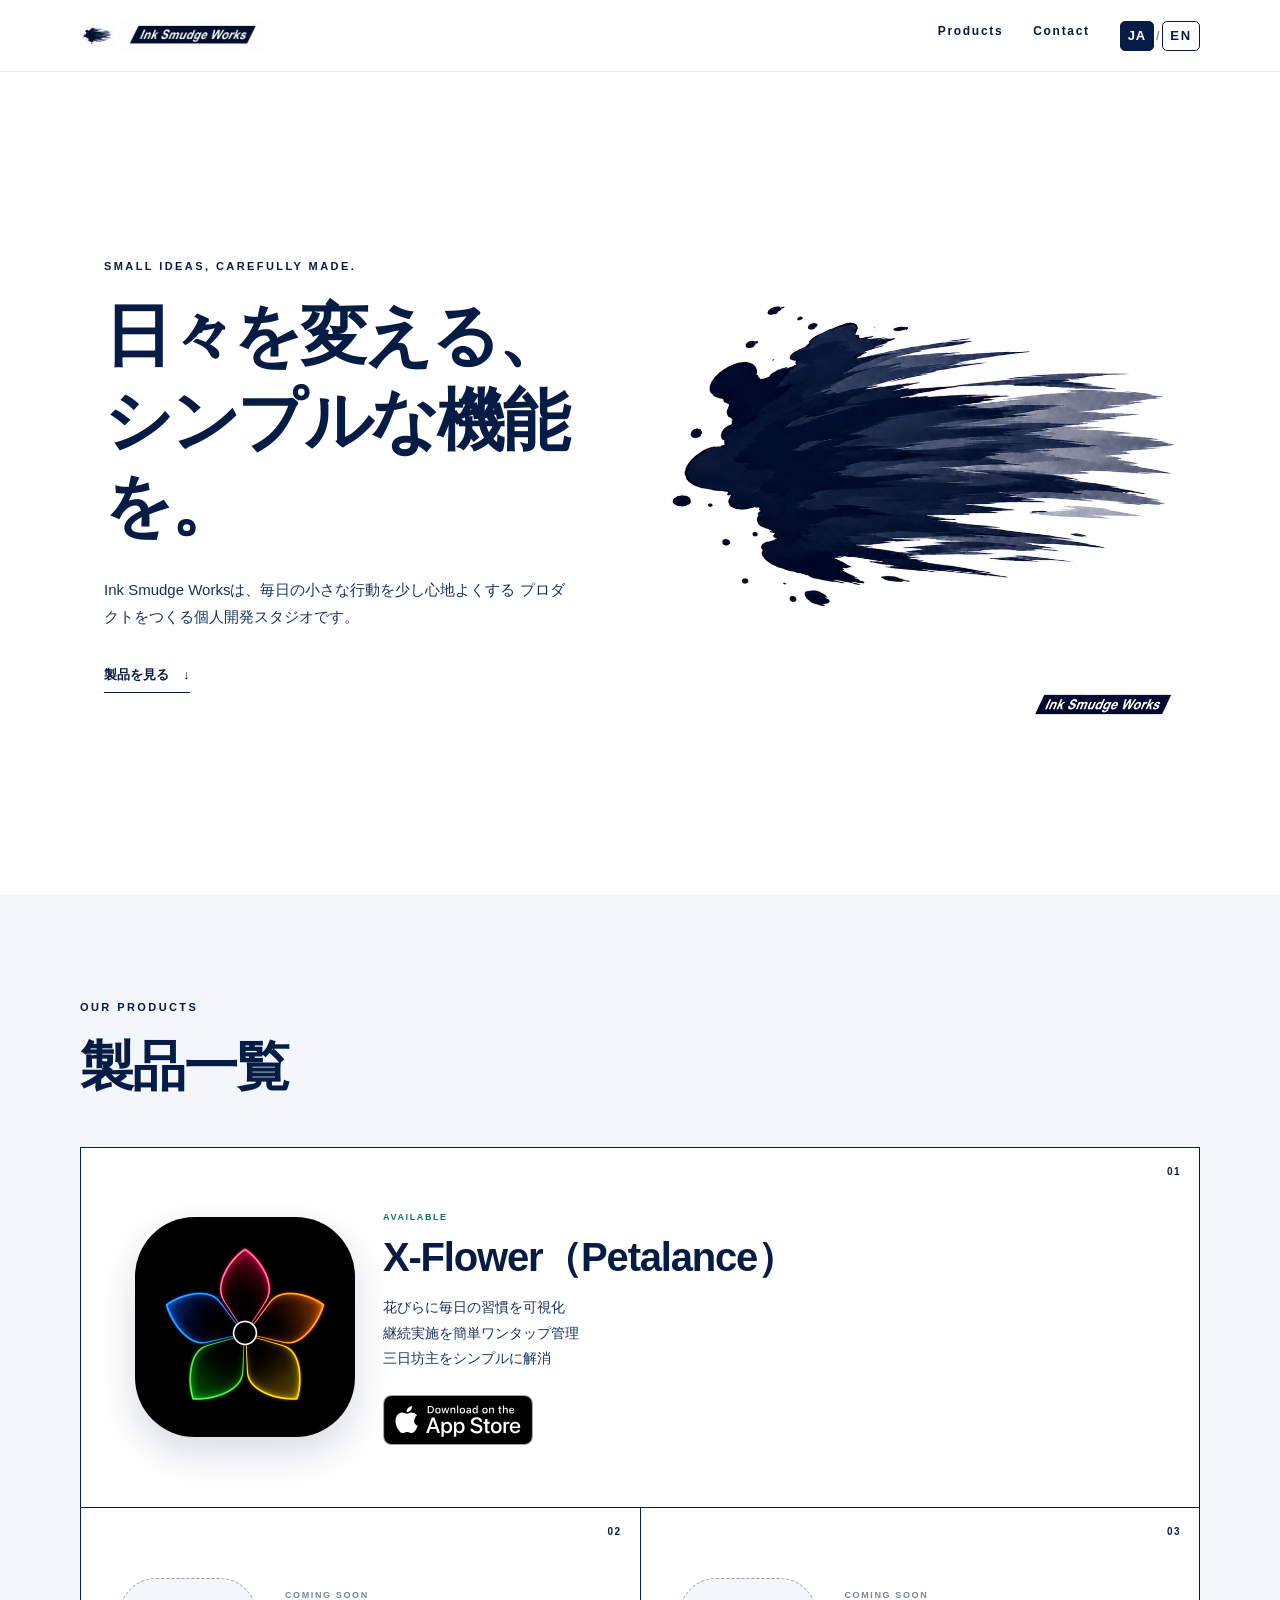
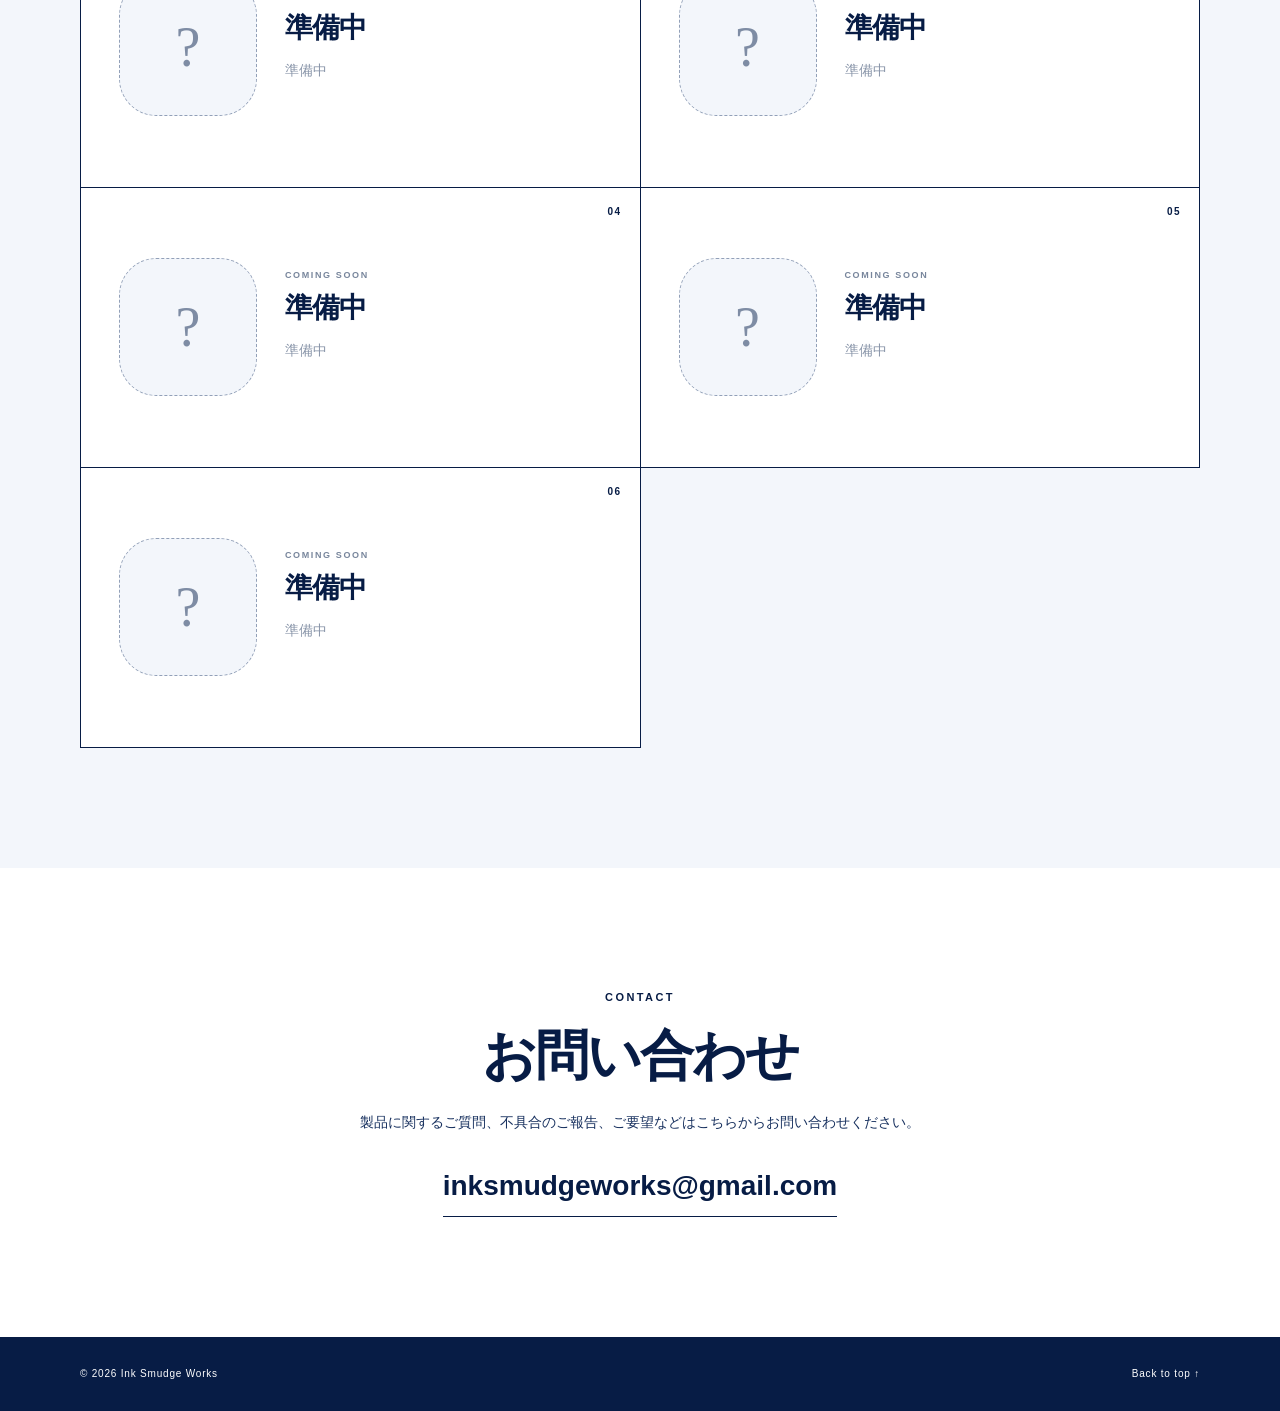
==== index.html @ 66ed1817 "開発者サイトのアプリ名称表記を統一" ====
<!doctype html>
<html lang="ja">
  <head>
    <meta charset="utf-8" />
    <meta name="viewport" content="width=device-width, initial-scale=1" />
    <meta
      name="description"
      content="Ink Smudge Worksの製品一覧。毎日の習慣を花びらで可視化するX-Flower（Petalance）を紹介しています。"
    />
    <meta name="theme-color" content="#ffffff" />
    <meta property="og:title" content="Ink Smudge Works | Products" />
    <meta
      property="og:description"
      content="シンプルで、日々に馴染むプロダクトを。Ink Smudge Worksの製品一覧です。"
    />
    <meta property="og:type" content="website" />
    <meta property="og:image" content="assets/ink-smudge-works-logo.png" />
    <title>Ink Smudge Works | Products</title>
    <link rel="icon" type="image/png" sizes="1254x1254" href="assets/ink-smudge-works-favicon-v2.png" />
    <link rel="stylesheet" href="styles.css" />
  </head>
  <body>
    <header class="site-header">
      <a class="brand" href="#top" aria-label="Ink Smudge Works トップへ">
        <img
          class="brand-mark-image"
          src="assets/header-ink-mark.png"
          alt=""
          width="640"
          height="427"
        />
        <img
          class="brand-wordmark-image"
          src="assets/header-wordmark.png"
          alt="Ink Smudge Works"
          width="640"
          height="256"
        />
      </a>
      <nav aria-label="メインナビゲーション">
        <a href="#products">Products</a>
        <a href="#contact">Contact</a>
        <span class="language-switch" aria-label="言語選択">
          <span aria-current="page">JA</span>
          <span aria-hidden="true">/</span>
          <a href="en/" lang="en" hreflang="en">EN</a>
        </span>
      </nav>
    </header>

    <main id="top">
      <section class="hero" aria-labelledby="hero-title">
        <div class="hero-copy">
          <p class="eyebrow">SMALL IDEAS, CAREFULLY MADE.</p>
          <h1 id="hero-title">日々を変える、<br />シンプルな機能を。</h1>
          <p class="lead">
            Ink Smudge Worksは、毎日の小さな行動を少し心地よくする
            プロダクトをつくる個人開発スタジオです。
          </p>
          <a class="text-link" href="#products">製品を見る <span>↓</span></a>
        </div>
        <figure class="brand-art">
          <img
            src="assets/ink-smudge-works-logo.png"
            alt="紺色のインクブラシとInk Smudge Worksのロゴ"
            width="1254"
            height="1254"
          />
        </figure>
      </section>

      <section class="products" id="products" aria-labelledby="products-title">
        <div class="section-heading">
          <div>
            <p class="eyebrow">OUR PRODUCTS</p>
            <h2 id="products-title">製品一覧</h2>
          </div>
        </div>

        <div class="product-grid">
          <article class="product-card product-card--featured">
            <div class="product-number">01</div>
            <img
              class="product-icon"
              src="assets/x-flower-icon.png"
              alt="X-Flower（Petalance） アプリアイコン"
              width="220"
              height="220"
            />
            <div class="product-body">
              <p class="status status--available">AVAILABLE</p>
              <h3>X-Flower（Petalance）</h3>
              <p class="description">
                花びらに毎日の習慣を可視化<br />
                継続実施を簡単ワンタップ管理<br />
                三日坊主をシンプルに解消
              </p>
              <div class="store-links" aria-label="X-Flower（Petalance） ダウンロードリンク">
                <a
                  href="https://apps.apple.com/"
                  target="_blank"
                  rel="noopener noreferrer"
                  aria-label="X-Flower（Petalance）をApp Storeで見る（仮リンク）"
                >
                  <img
                    src="assets/download-on-the-app-store.svg"
                    alt="App Storeからダウンロード"
                    width="120"
                    height="40"
                  />
                </a>
              </div>
            </div>
          </article>

          <article class="product-card product-card--pending">
            <div class="product-number">02</div>
            <div class="placeholder-icon" aria-hidden="true">?</div>
            <div class="product-body"><p class="status">COMING SOON</p><h3>準備中</h3><p class="description">準備中</p></div>
          </article>
          <article class="product-card product-card--pending">
            <div class="product-number">03</div>
            <div class="placeholder-icon" aria-hidden="true">?</div>
            <div class="product-body"><p class="status">COMING SOON</p><h3>準備中</h3><p class="description">準備中</p></div>
          </article>
          <article class="product-card product-card--pending">
            <div class="product-number">04</div>
            <div class="placeholder-icon" aria-hidden="true">?</div>
            <div class="product-body"><p class="status">COMING SOON</p><h3>準備中</h3><p class="description">準備中</p></div>
          </article>
          <article class="product-card product-card--pending">
            <div class="product-number">05</div>
            <div class="placeholder-icon" aria-hidden="true">?</div>
            <div class="product-body"><p class="status">COMING SOON</p><h3>準備中</h3><p class="description">準備中</p></div>
          </article>
          <article class="product-card product-card--pending">
            <div class="product-number">06</div>
            <div class="placeholder-icon" aria-hidden="true">?</div>
            <div class="product-body"><p class="status">COMING SOON</p><h3>準備中</h3><p class="description">準備中</p></div>
          </article>
        </div>
      </section>

      <section class="contact" id="contact" aria-labelledby="contact-title">
        <p class="eyebrow">CONTACT</p>
        <h2 id="contact-title">お問い合わせ</h2>
        <p>製品に関するご質問、不具合のご報告、ご要望などはこちらからお問い合わせください。</p>
        <a href="mailto:inksmudgeworks@gmail.com">inksmudgeworks@gmail.com</a>
      </section>
    </main>

    <footer>
      <p>© <span id="year">2026</span> Ink Smudge Works</p>
      <a href="#top">Back to top ↑</a>
    </footer>
    <script>
      document.getElementById("year").textContent = new Date().getFullYear();
    </script>
  </body>
</html>
---- styles.css ----
:root {
  --navy: #071c45;
  --navy-soft: #18315f;
  --blue-wash: #f3f6fb;
  --line: #d9e0eb;
  --white: #fff;
  --max-width: 1120px;
}

* { box-sizing: border-box; }

html { scroll-behavior: smooth; }

body {
  margin: 0;
  background: var(--white);
  color: var(--navy);
  font-family: "Helvetica Neue", "Hiragino Kaku Gothic ProN", "Yu Gothic", Meiryo, sans-serif;
  line-height: 1.8;
  -webkit-font-smoothing: antialiased;
}

a { color: inherit; }

.site-header {
  position: sticky;
  z-index: 10;
  top: 0;
  display: flex;
  align-items: center;
  justify-content: space-between;
  width: 100%;
  padding: 20px max(24px, calc((100vw - var(--max-width)) / 2));
  border-bottom: 1px solid rgba(7, 28, 69, .1);
  background: rgba(255, 255, 255, .94);
  backdrop-filter: blur(12px);
}

.brand {
  display: flex;
  gap: 7px;
  align-items: center;
  color: var(--navy);
  text-decoration: none;
}

.brand-mark-image {
  display: block;
  width: 34px;
  height: 22px;
  object-fit: cover;
  object-position: center;
  mix-blend-mode: multiply;
}

.brand-wordmark-image {
  display: block;
  width: 142px;
  height: 31px;
  object-fit: cover;
  object-position: center;
  mix-blend-mode: multiply;
}

nav { display: flex; gap: 30px; }
nav a {
  font-size: 12px;
  font-weight: 700;
  letter-spacing: .14em;
  text-decoration: none;
}

.language-switch {
  display: inline-flex;
  gap: 2px;
  align-items: center;
  color: #8a95a8;
  font-size: 13px;
  font-weight: 800;
  letter-spacing: .06em;
}
.language-switch a,
.language-switch [aria-current="page"] {
  display: inline-flex;
  align-items: center;
  justify-content: center;
  min-width: 34px;
  min-height: 30px;
  padding: 4px 7px;
  border: 1px solid var(--navy);
  border-radius: 5px;
  font-size: inherit;
  line-height: 1;
  text-decoration: none;
}
.language-switch a {
  background: #fff;
  color: var(--navy);
}
.language-switch a:hover {
  background: var(--blue-wash);
}
.language-switch [aria-current="page"] {
  background: var(--navy);
  color: #fff;
}
.language-switch > [aria-hidden="true"] {
  min-width: auto;
  color: #8a95a8;
}

.hero {
  display: grid;
  grid-template-columns: 1fr minmax(360px, 520px);
  gap: clamp(30px, 6vw, 90px);
  align-items: center;
  min-height: calc(100svh - 78px);
  max-width: var(--max-width);
  margin: 0 auto;
  padding: 56px 24px 72px;
}

.eyebrow {
  margin: 0 0 16px;
  font-size: 11px;
  font-weight: 800;
  letter-spacing: .22em;
}

h1, h2, h3, p { margin-top: 0; }

h1 {
  margin-bottom: 28px;
  font-size: clamp(38px, 5.4vw, 68px);
  line-height: 1.25;
  letter-spacing: -.05em;
}

.lead {
  max-width: 530px;
  margin-bottom: 30px;
  color: var(--navy-soft);
  font-size: 15px;
}

.text-link {
  display: inline-flex;
  gap: 14px;
  align-items: center;
  padding-bottom: 5px;
  border-bottom: 1px solid var(--navy);
  font-size: 13px;
  font-weight: 700;
  text-decoration: none;
}

.brand-art {
  overflow: hidden;
  margin: 0;
  background: #fff;
}
.brand-art img {
  display: block;
  width: 100%;
  height: auto;
  background: #fff;
  filter: contrast(1.01);
  mix-blend-mode: multiply;
  transform: none;
}

.products {
  padding: 104px max(24px, calc((100vw - var(--max-width)) / 2)) 120px;
  background: var(--blue-wash);
}

.section-heading {
  display: flex;
  align-items: end;
  justify-content: space-between;
  margin-bottom: 48px;
}

.section-heading h2, .contact h2 {
  margin-bottom: 0;
  font-size: clamp(34px, 5vw, 54px);
  line-height: 1.2;
  letter-spacing: -.04em;
}

.section-heading > p {
  margin-bottom: 4px;
  color: var(--navy-soft);
  font-size: 13px;
}

.product-grid {
  display: grid;
  grid-template-columns: repeat(2, minmax(0, 1fr));
  border-top: 1px solid var(--navy);
  border-left: 1px solid var(--navy);
}

.product-card {
  position: relative;
  display: grid;
  grid-template-columns: 138px 1fr;
  gap: 28px;
  min-height: 280px;
  padding: 38px;
  border-right: 1px solid var(--navy);
  border-bottom: 1px solid var(--navy);
  background: var(--white);
}

.product-card--featured {
  grid-column: 1 / -1;
  grid-template-columns: 220px 1fr;
  min-height: 360px;
  padding: 54px;
}

.product-number {
  position: absolute;
  top: 15px;
  right: 18px;
  font-size: 10px;
  font-weight: 700;
  letter-spacing: .14em;
}

.product-icon, .placeholder-icon {
  align-self: center;
  width: 100%;
  height: auto;
  aspect-ratio: 1 / 1;
  border-radius: 27%;
}

.product-icon {
  display: block;
  object-fit: cover;
  box-shadow: 0 16px 38px rgba(7, 28, 69, .16);
}

.placeholder-icon {
  display: grid;
  place-items: center;
  border: 1px dashed #92a0b8;
  background: var(--blue-wash);
  color: #7e8ca4;
  font-family: Georgia, serif;
  font-size: 56px;
}

.product-body { align-self: center; }
.status {
  margin-bottom: 8px;
  color: #78869c;
  font-size: 9px;
  font-weight: 800;
  letter-spacing: .18em;
}
.status--available { color: #0d735e; }

.product-body h3 {
  margin-bottom: 14px;
  font-size: 28px;
  line-height: 1.2;
  letter-spacing: -.03em;
}

.product-card--featured h3 { font-size: 40px; }
.description { margin-bottom: 24px; color: var(--navy-soft); font-size: 14px; }
.product-card--pending .description { color: #8995a9; }

.store-links { display: flex; flex-wrap: wrap; gap: 10px; }
.store-links a {
  display: inline-block;
  line-height: 0;
  text-decoration: none;
  transition: transform .2s ease;
}
.store-links a:hover { transform: translateY(-2px); }
.store-links img { display: block; width: 150px; height: auto; }

.contact {
  max-width: var(--max-width);
  margin: 0 auto;
  padding: 120px 24px;
  text-align: center;
}
.contact h2 { margin-bottom: 22px; }
.contact > p:not(.eyebrow) { color: var(--navy-soft); font-size: 14px; }
.contact a {
  display: inline-block;
  margin-top: 12px;
  padding-bottom: 4px;
  border-bottom: 1px solid var(--navy);
  font-size: clamp(18px, 3vw, 28px);
  font-weight: 700;
  text-decoration: none;
}

footer {
  display: flex;
  justify-content: space-between;
  padding: 28px max(24px, calc((100vw - var(--max-width)) / 2));
  background: var(--navy);
  color: var(--white);
  font-size: 10px;
  letter-spacing: .08em;
}
footer p { margin: 0; }
footer a { text-decoration: none; }

@media (max-width: 800px) {
  .hero { grid-template-columns: 1fr; padding-top: 80px; }
  .hero-copy { order: 2; }
  .brand-art { order: 1; max-width: 430px; margin: 0 auto; }
  .section-heading { display: block; }
  .section-heading > p { margin-top: 18px; }
  .product-grid { grid-template-columns: 1fr; }
  .product-card--featured { grid-column: auto; }
  .product-card, .product-card--featured { grid-template-columns: 130px 1fr; min-height: 280px; padding: 38px; }
  .product-card--featured h3 { font-size: 32px; }
}

@media (max-width: 560px) {
  .site-header { padding-block: 16px; }
  .brand-mark-image { width: 27px; height: 18px; }
  .brand-wordmark-image { width: 116px; height: 26px; }
  nav { gap: 16px; }
  nav a { font-size: 9px; }
  nav > a[href^="#"] { display: none; }
  .language-switch { font-size: 12px; }
  .language-switch a { font-size: inherit; }
  .hero { min-height: auto; padding-top: 46px; }
  .brand-art { width: min(88vw, 390px); }
  .products { padding-top: 76px; padding-bottom: 80px; }
  .product-card, .product-card--featured {
    grid-template-columns: 88px 1fr;
    gap: 20px;
    min-height: 230px;
    padding: 32px 24px;
  }
  .product-icon,
  .placeholder-icon {
    width: 88px;
    height: 88px;
    align-self: start;
  }
  .product-body h3, .product-card--featured h3 { font-size: 25px; }
  .description { font-size: 12px; }
  .store-links { display: grid; }
  .contact { padding-block: 90px; }
  footer { display: block; text-align: center; }
  footer a { display: inline-block; margin-top: 12px; }
}

@media (prefers-reduced-motion: reduce) {
  html { scroll-behavior: auto; }
  *, *::before, *::after { transition: none !important; }
}
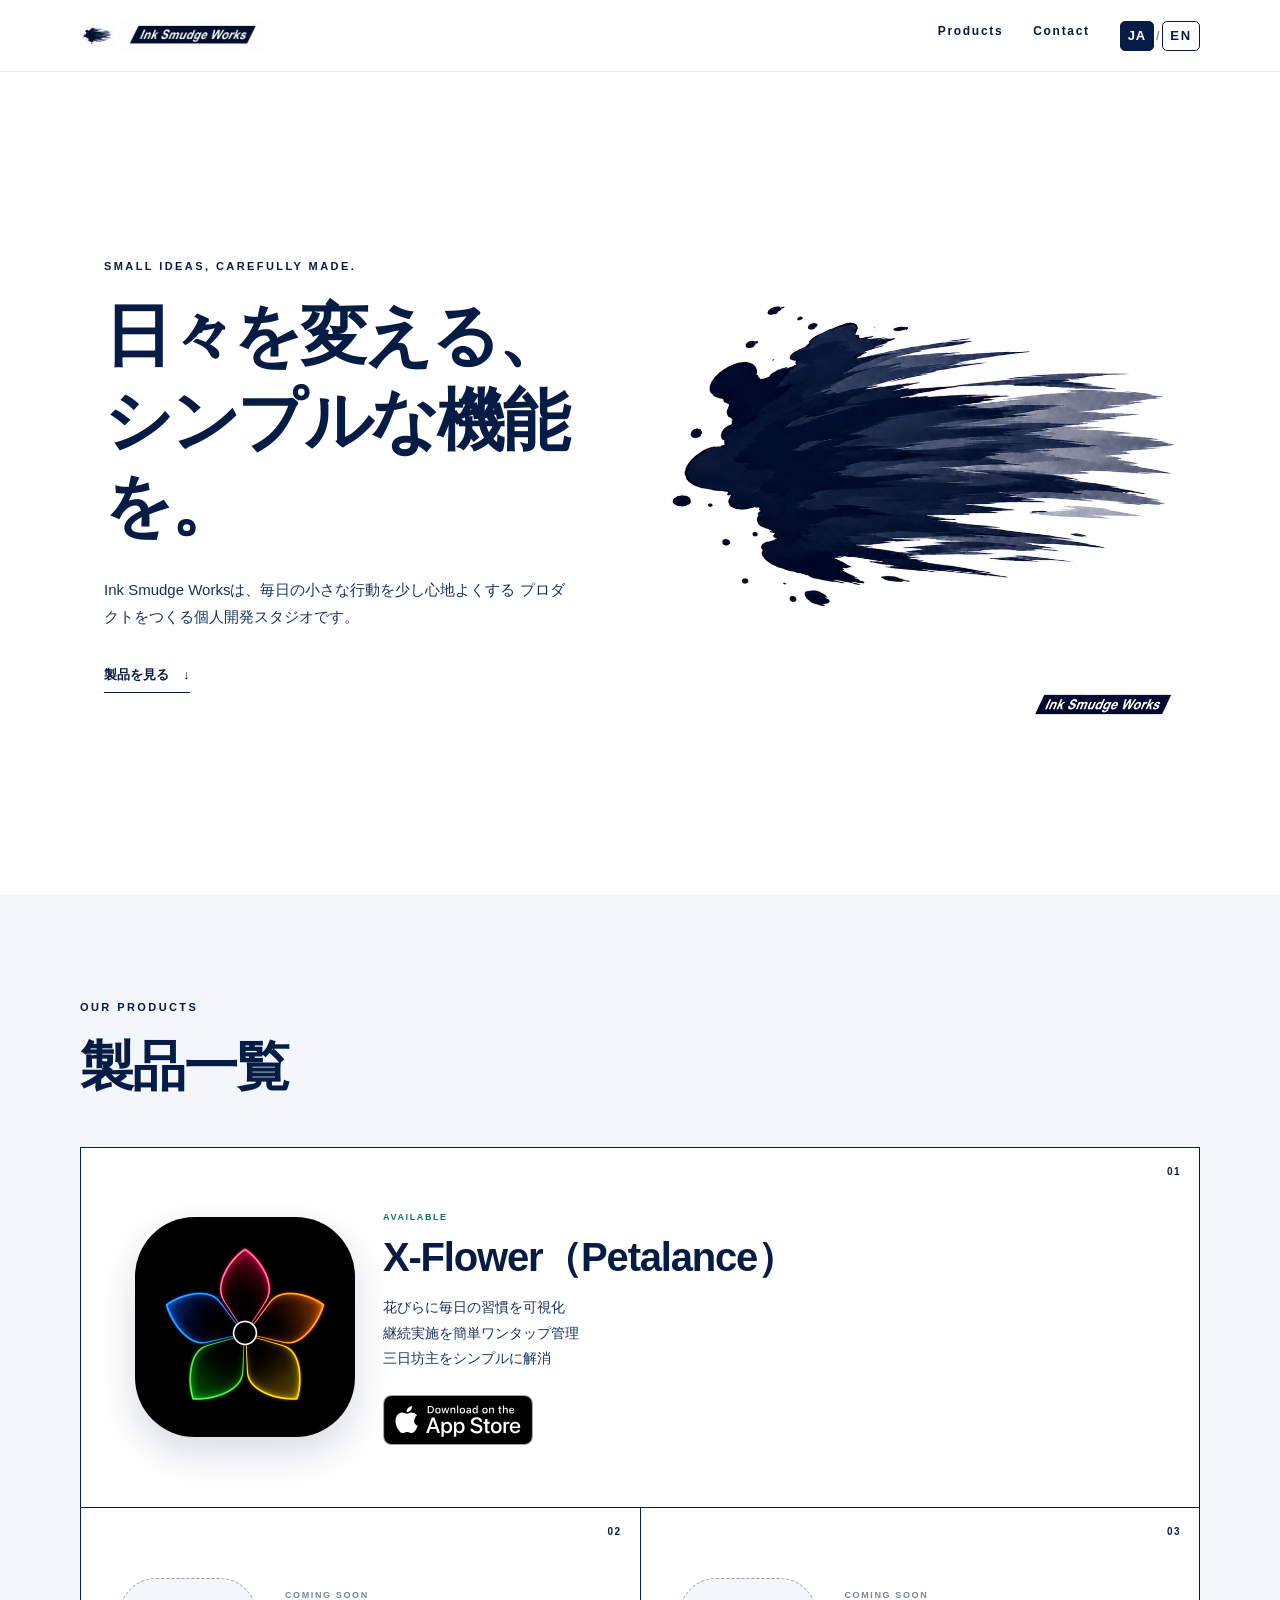
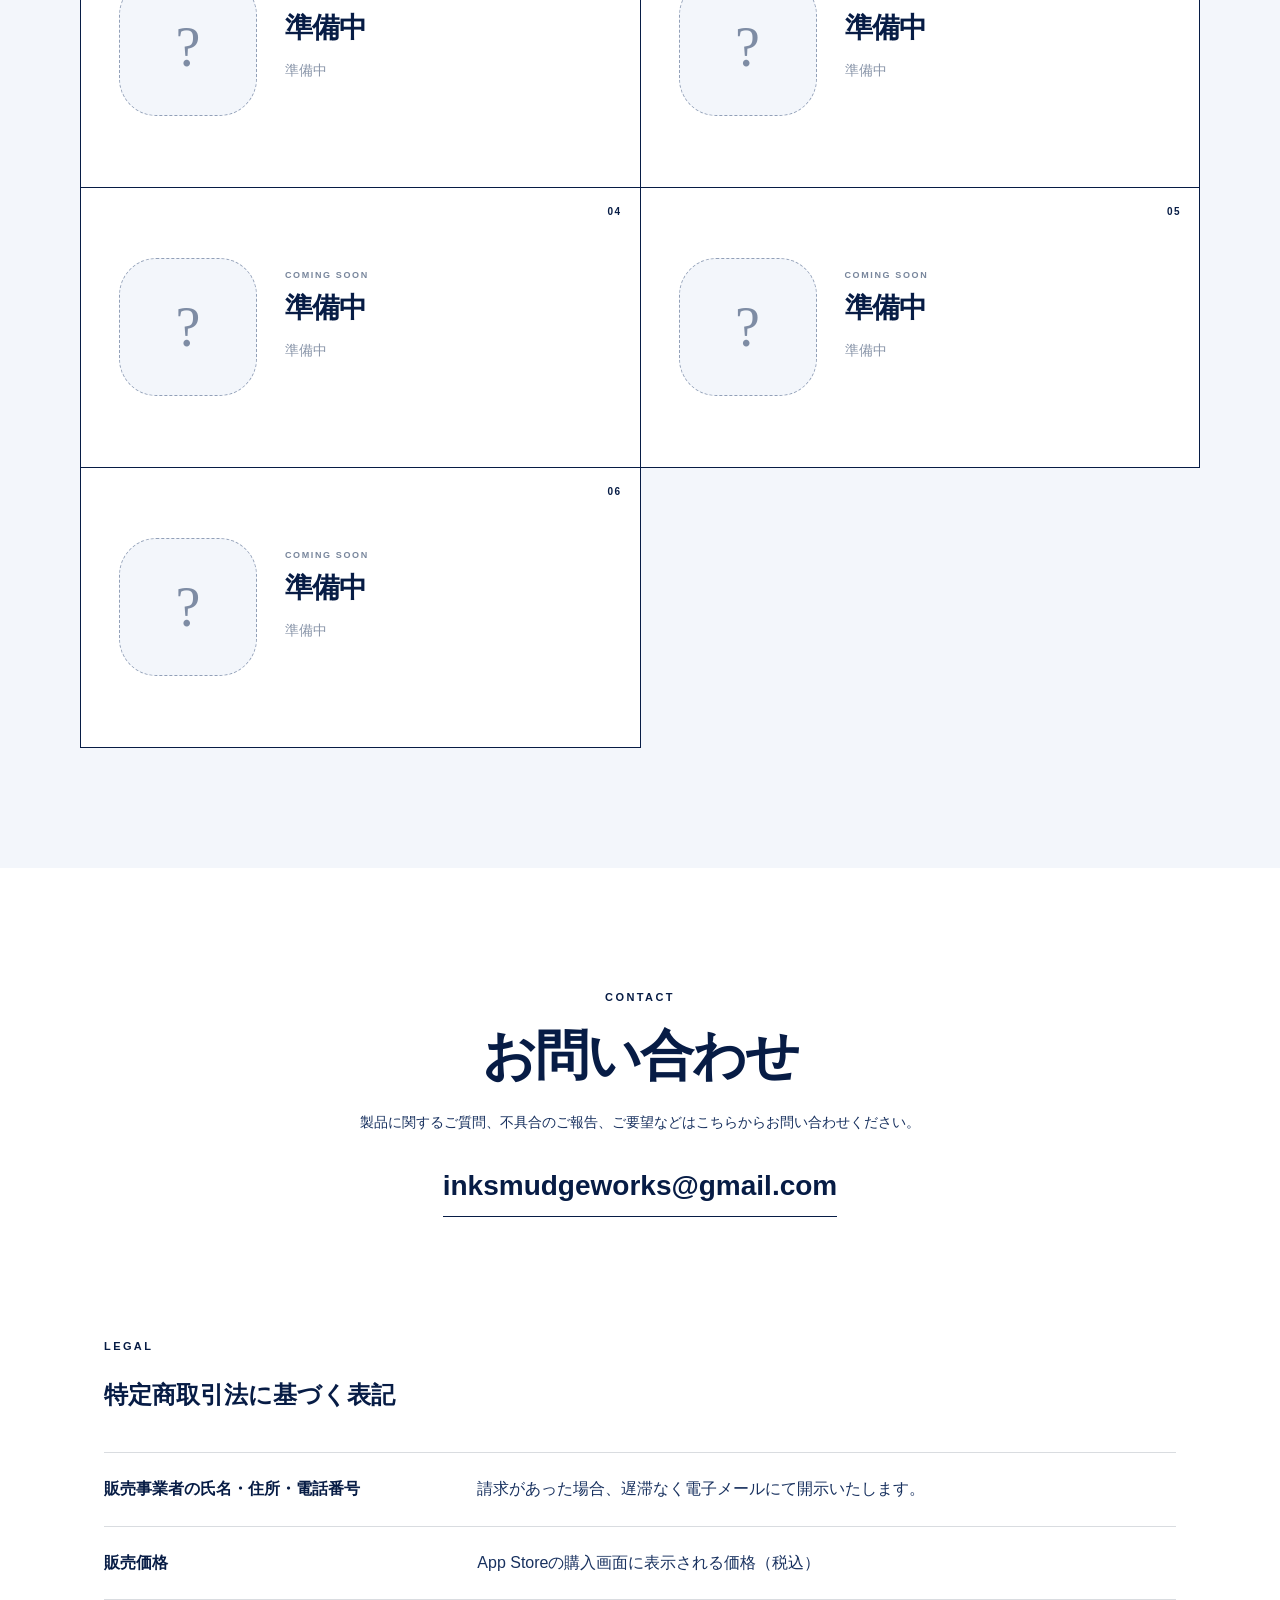
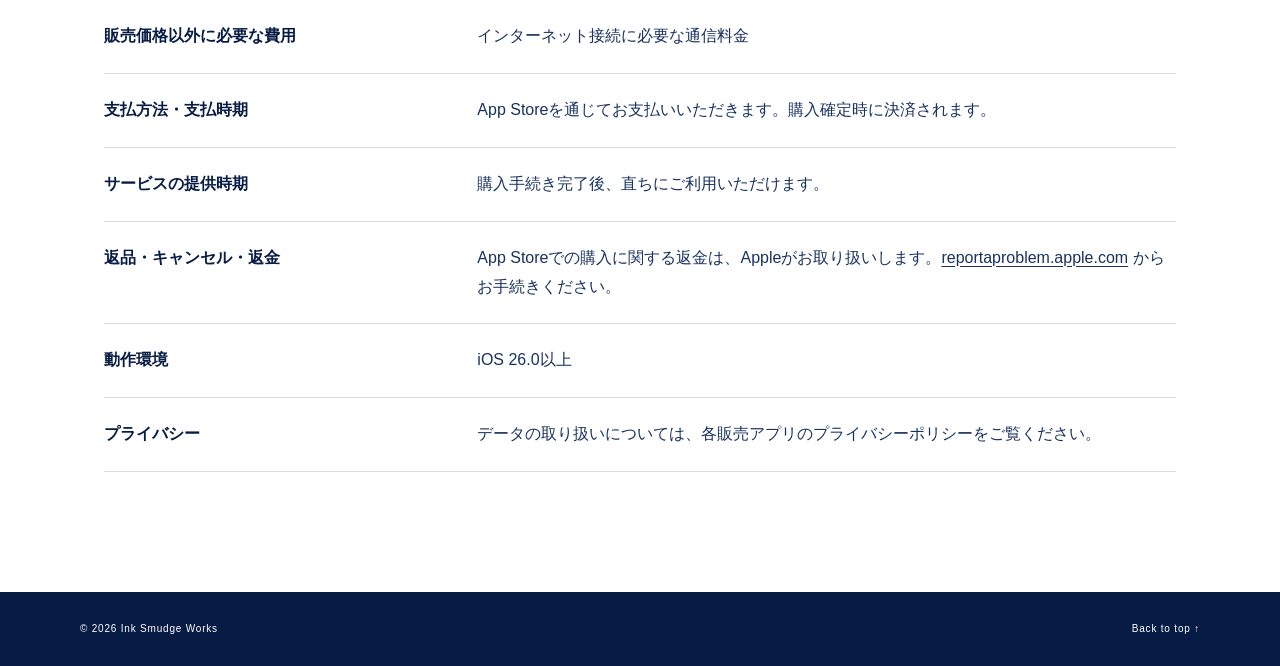
==== commit e63894ff: "特定商取引法に基づく表記を追加" ====
--- a/index.html
+++ b/index.html
@@ -147,6 +147,45 @@
         <p>製品に関するご質問、不具合のご報告、ご要望などはこちらからお問い合わせください。</p>
         <a href="mailto:inksmudgeworks@gmail.com">inksmudgeworks@gmail.com</a>
       </section>
+
+      <section class="legal" aria-labelledby="legal-title">
+        <p class="eyebrow">LEGAL</p>
+        <h2 id="legal-title">特定商取引法に基づく表記</h2>
+        <dl class="legal-list">
+          <div>
+            <dt>販売事業者の氏名・住所・電話番号</dt>
+            <dd>請求があった場合、遅滞なく電子メールにて開示いたします。</dd>
+          </div>
+          <div>
+            <dt>販売価格</dt>
+            <dd>App Storeの購入画面に表示される価格（税込）</dd>
+          </div>
+          <div>
+            <dt>販売価格以外に必要な費用</dt>
+            <dd>インターネット接続に必要な通信料金</dd>
+          </div>
+          <div>
+            <dt>支払方法・支払時期</dt>
+            <dd>App Storeを通じてお支払いいただきます。購入確定時に決済されます。</dd>
+          </div>
+          <div>
+            <dt>サービスの提供時期</dt>
+            <dd>購入手続き完了後、直ちにご利用いただけます。</dd>
+          </div>
+          <div>
+            <dt>返品・キャンセル・返金</dt>
+            <dd>App Storeでの購入に関する返金は、Appleがお取り扱いします。<a href="https://reportaproblem.apple.com/" target="_blank" rel="noopener noreferrer">reportaproblem.apple.com</a> からお手続きください。</dd>
+          </div>
+          <div>
+            <dt>動作環境</dt>
+            <dd>iOS 26.0以上</dd>
+          </div>
+          <div>
+            <dt>プライバシー</dt>
+            <dd>データの取り扱いについては、各販売アプリのプライバシーポリシーをご覧ください。</dd>
+          </div>
+        </dl>
+      </section>
     </main>
 
     <footer>
--- a/styles.css
+++ b/styles.css
@@ -301,6 +301,28 @@
   font-weight: 700;
   text-decoration: none;
 }
+
+.legal {
+  max-width: var(--max-width);
+  margin: 0 auto;
+  padding: 0 24px 120px;
+}
+.legal h2 { margin-bottom: 36px; }
+.legal-list { margin: 0; }
+.legal-list > div {
+  display: grid;
+  grid-template-columns: minmax(220px, 1fr) 2fr;
+  gap: 24px;
+  padding: 22px 0;
+  border-top: 1px solid rgba(23, 39, 67, .16);
+}
+.legal-list > div:last-child { border-bottom: 1px solid rgba(23, 39, 67, .16); }
+.legal-list dt { font-weight: 700; }
+.legal-list dd {
+  margin: 0;
+  color: var(--navy-soft);
+}
+.legal-list a { text-underline-offset: 3px; }
 
 footer {
   display: flex;
@@ -354,6 +376,8 @@
   .description { font-size: 12px; }
   .store-links { display: grid; }
   .contact { padding-block: 90px; }
+  .legal { padding-bottom: 90px; }
+  .legal-list > div { grid-template-columns: 1fr; gap: 8px; }
   footer { display: block; text-align: center; }
   footer a { display: inline-block; margin-top: 12px; }
 }
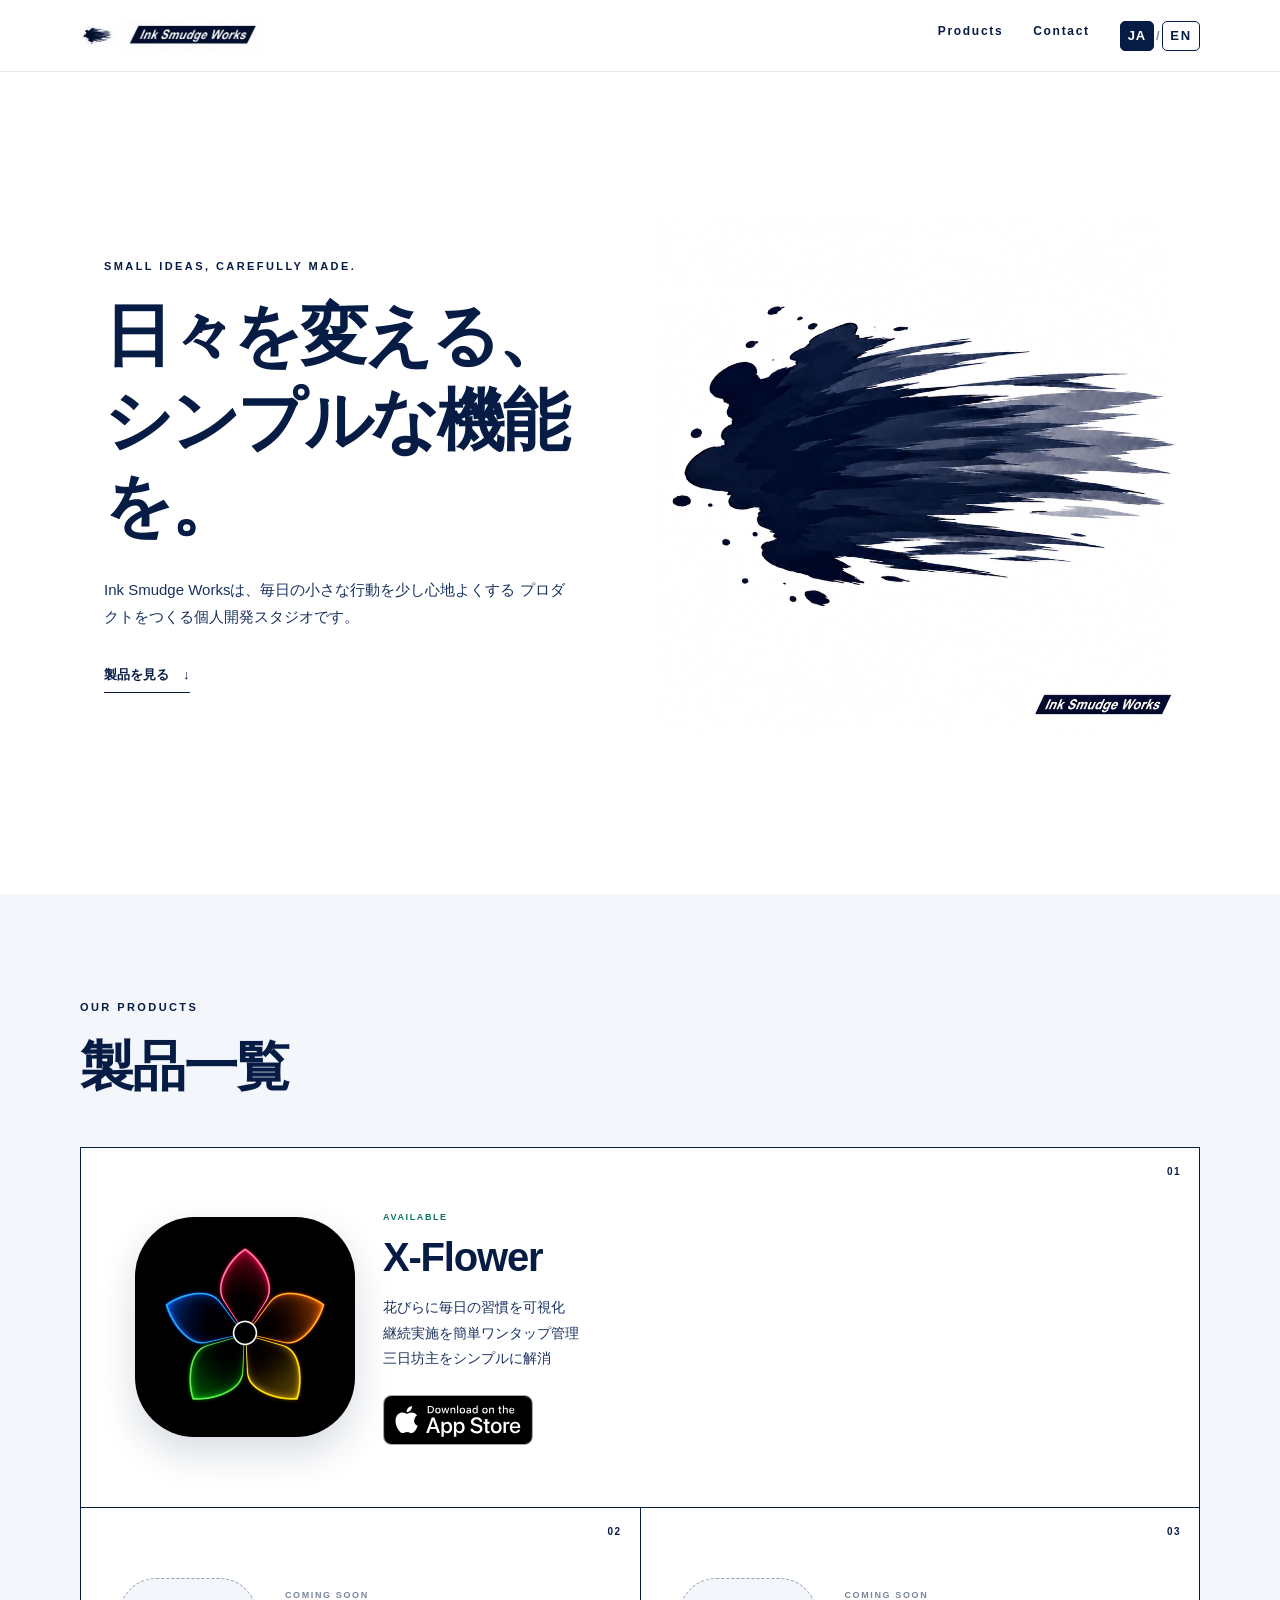
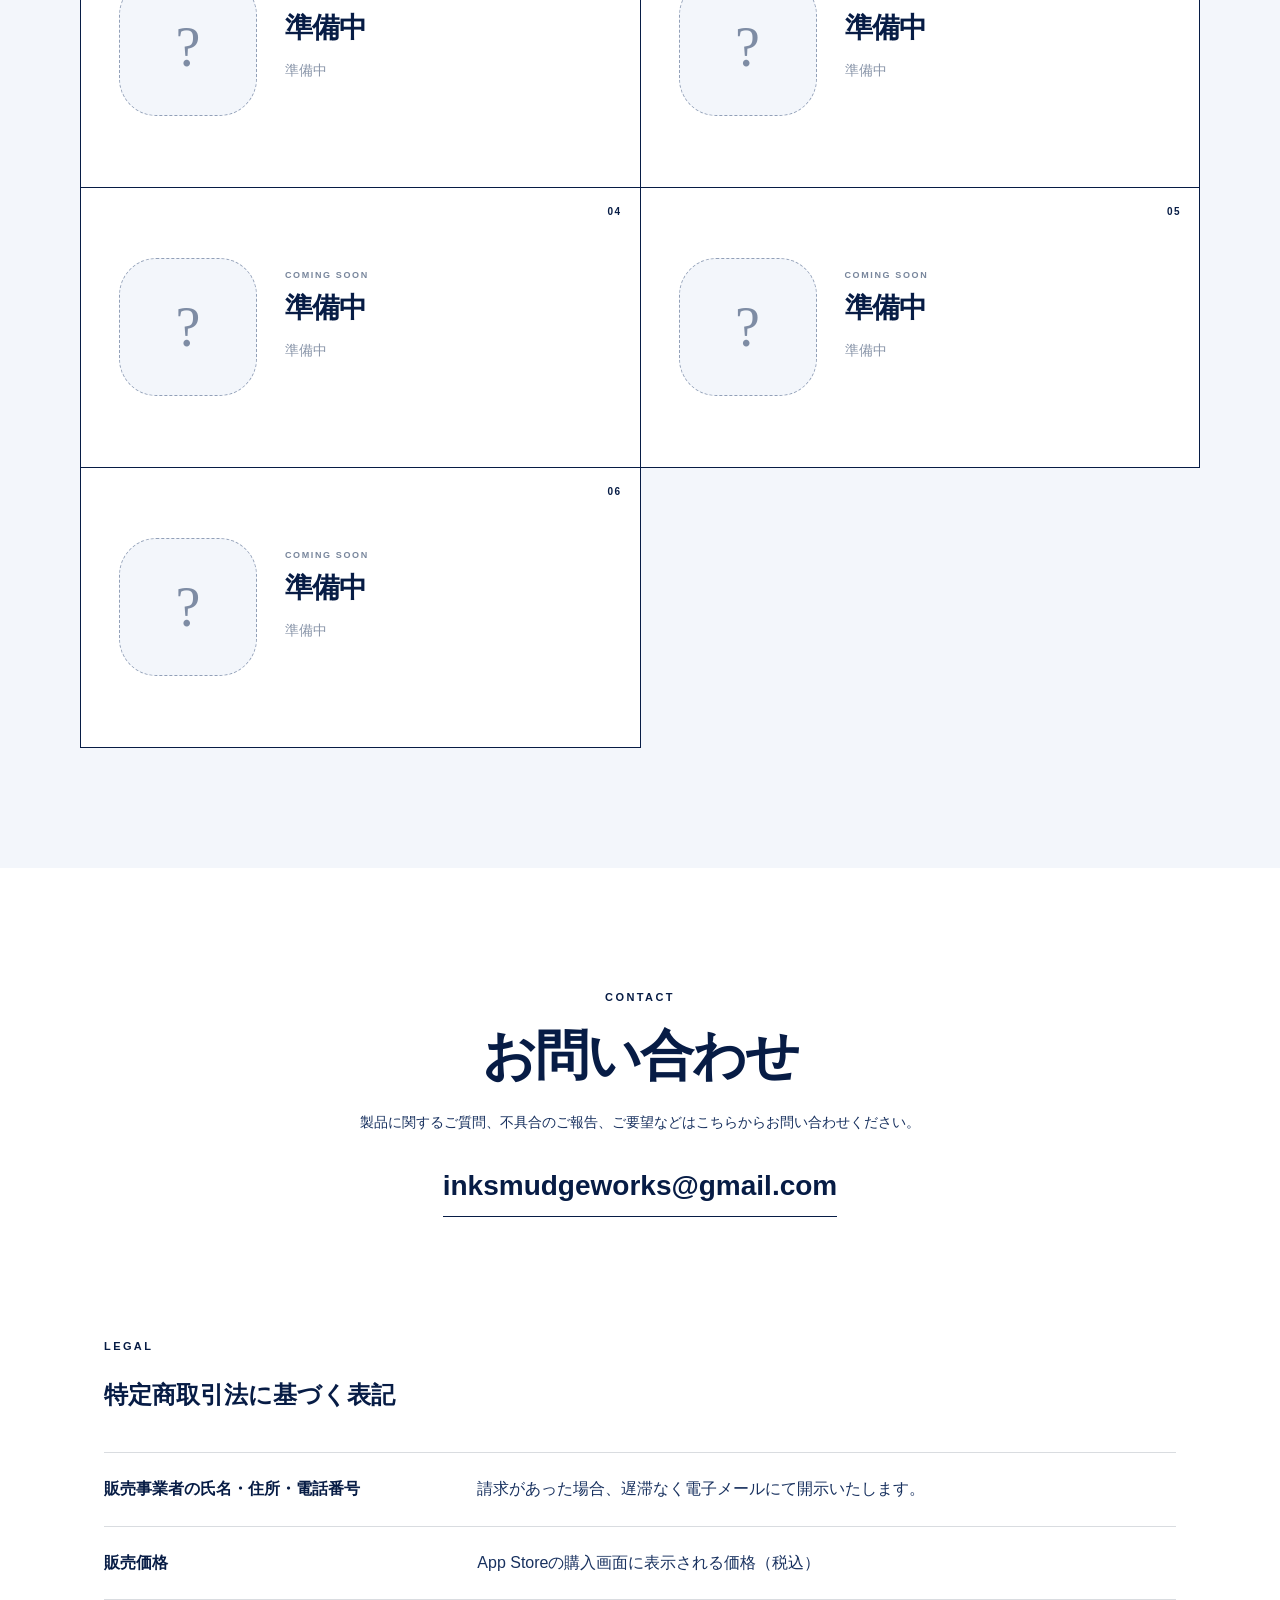
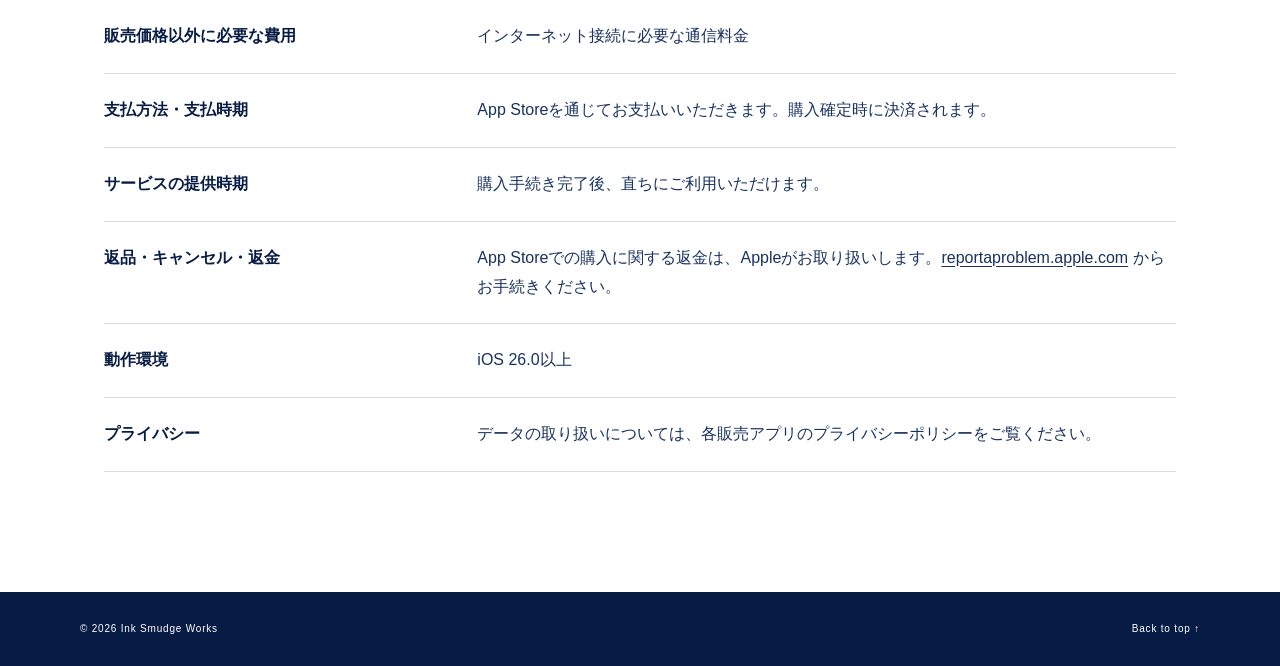
==== commit 26c21545: "Use X-Flower exclusively on Japanese site" ====
--- a/index.html
+++ b/index.html
@@ -5,7 +5,7 @@
     <meta name="viewport" content="width=device-width, initial-scale=1" />
     <meta
       name="description"
-      content="Ink Smudge Worksの製品一覧。毎日の習慣を花びらで可視化するX-Flower（Petalance）を紹介しています。"
+      content="Ink Smudge Worksの製品一覧。毎日の習慣を花びらで可視化するX-Flowerを紹介しています。"
     />
     <meta name="theme-color" content="#ffffff" />
     <meta property="og:title" content="Ink Smudge Works | Products" />
@@ -83,24 +83,24 @@
             <img
               class="product-icon"
               src="assets/x-flower-icon.png"
-              alt="X-Flower（Petalance） アプリアイコン"
+              alt="X-Flower アプリアイコン"
               width="220"
               height="220"
             />
             <div class="product-body">
               <p class="status status--available">AVAILABLE</p>
-              <h3>X-Flower（Petalance）</h3>
+              <h3>X-Flower</h3>
               <p class="description">
                 花びらに毎日の習慣を可視化<br />
                 継続実施を簡単ワンタップ管理<br />
                 三日坊主をシンプルに解消
               </p>
-              <div class="store-links" aria-label="X-Flower（Petalance） ダウンロードリンク">
+              <div class="store-links" aria-label="X-Flower ダウンロードリンク">
                 <a
-                  href="https://apps.apple.com/"
+                  href="https://apps.apple.com/jp/app/id6796945461"
                   target="_blank"
                   rel="noopener noreferrer"
-                  aria-label="X-Flower（Petalance）をApp Storeで見る（仮リンク）"
+                  aria-label="X-FlowerをApp Storeで見る"
                 >
                   <img
                     src="assets/download-on-the-app-store.svg"
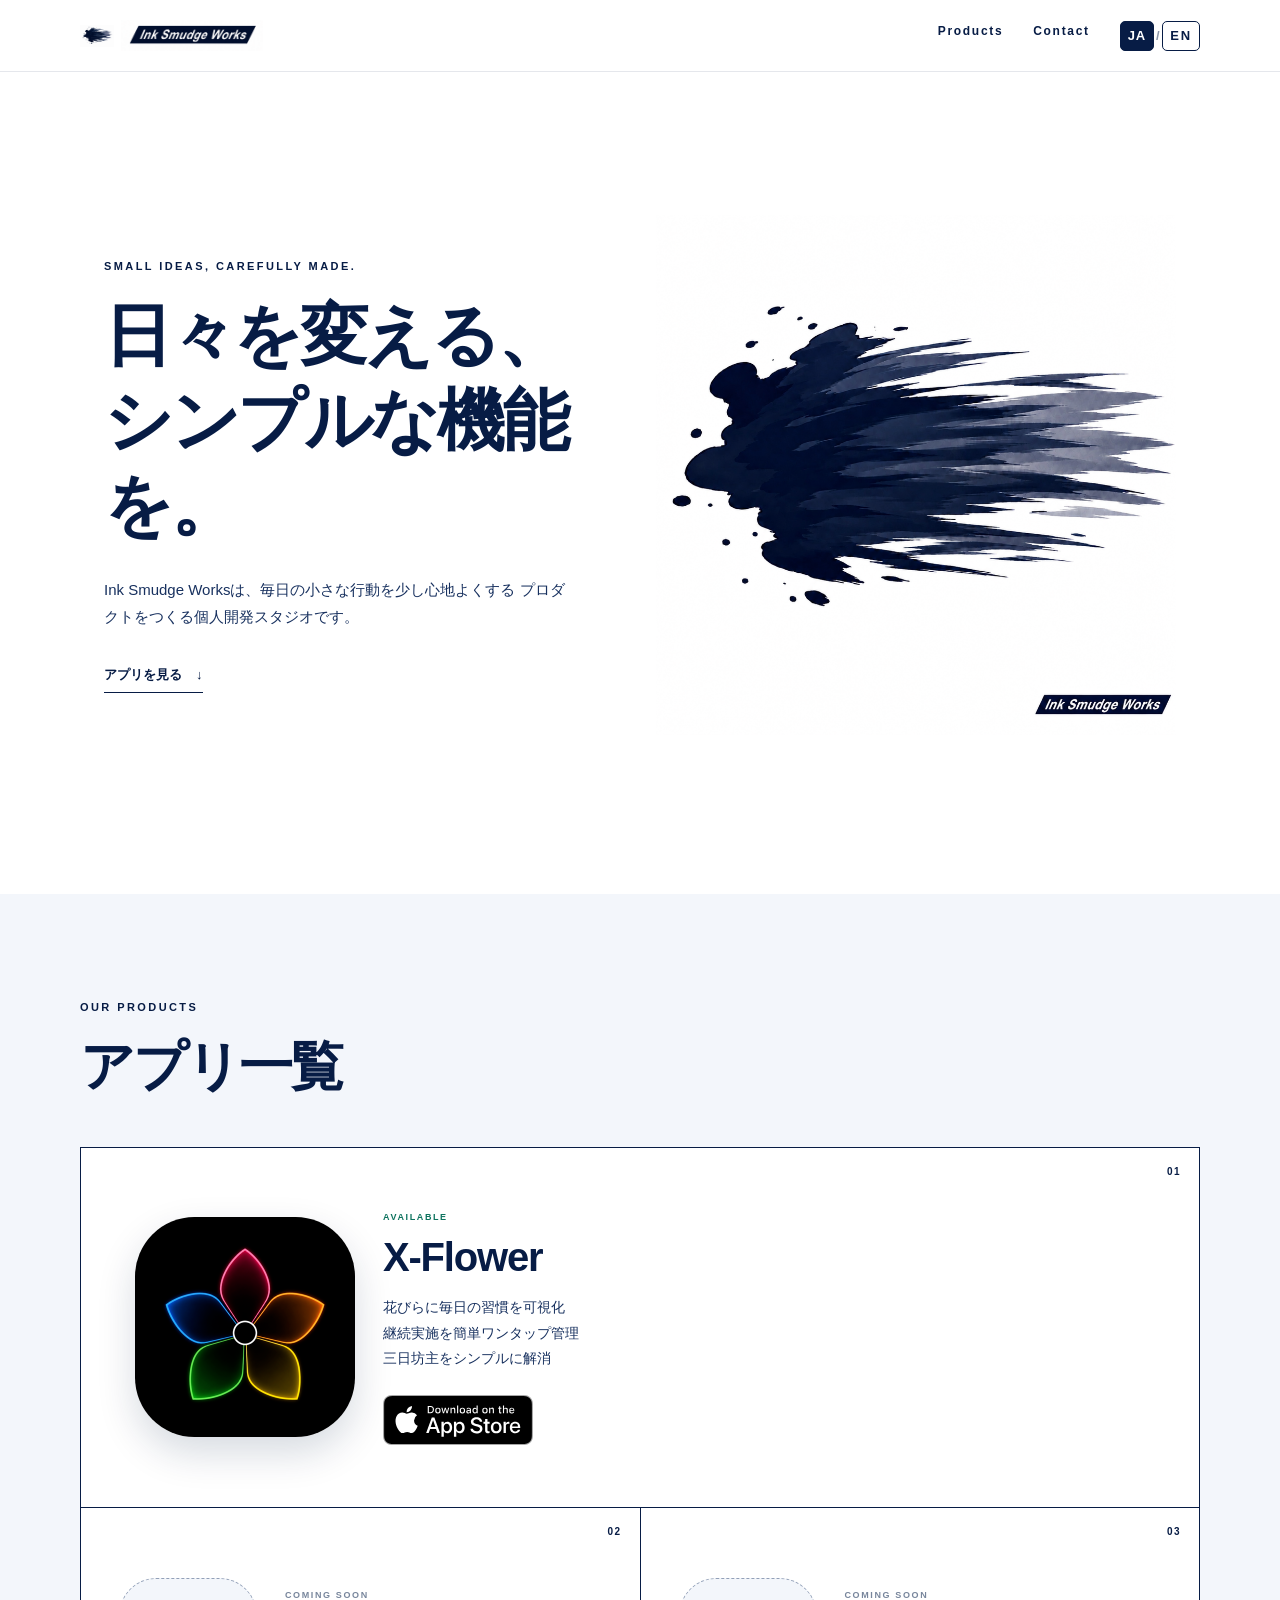
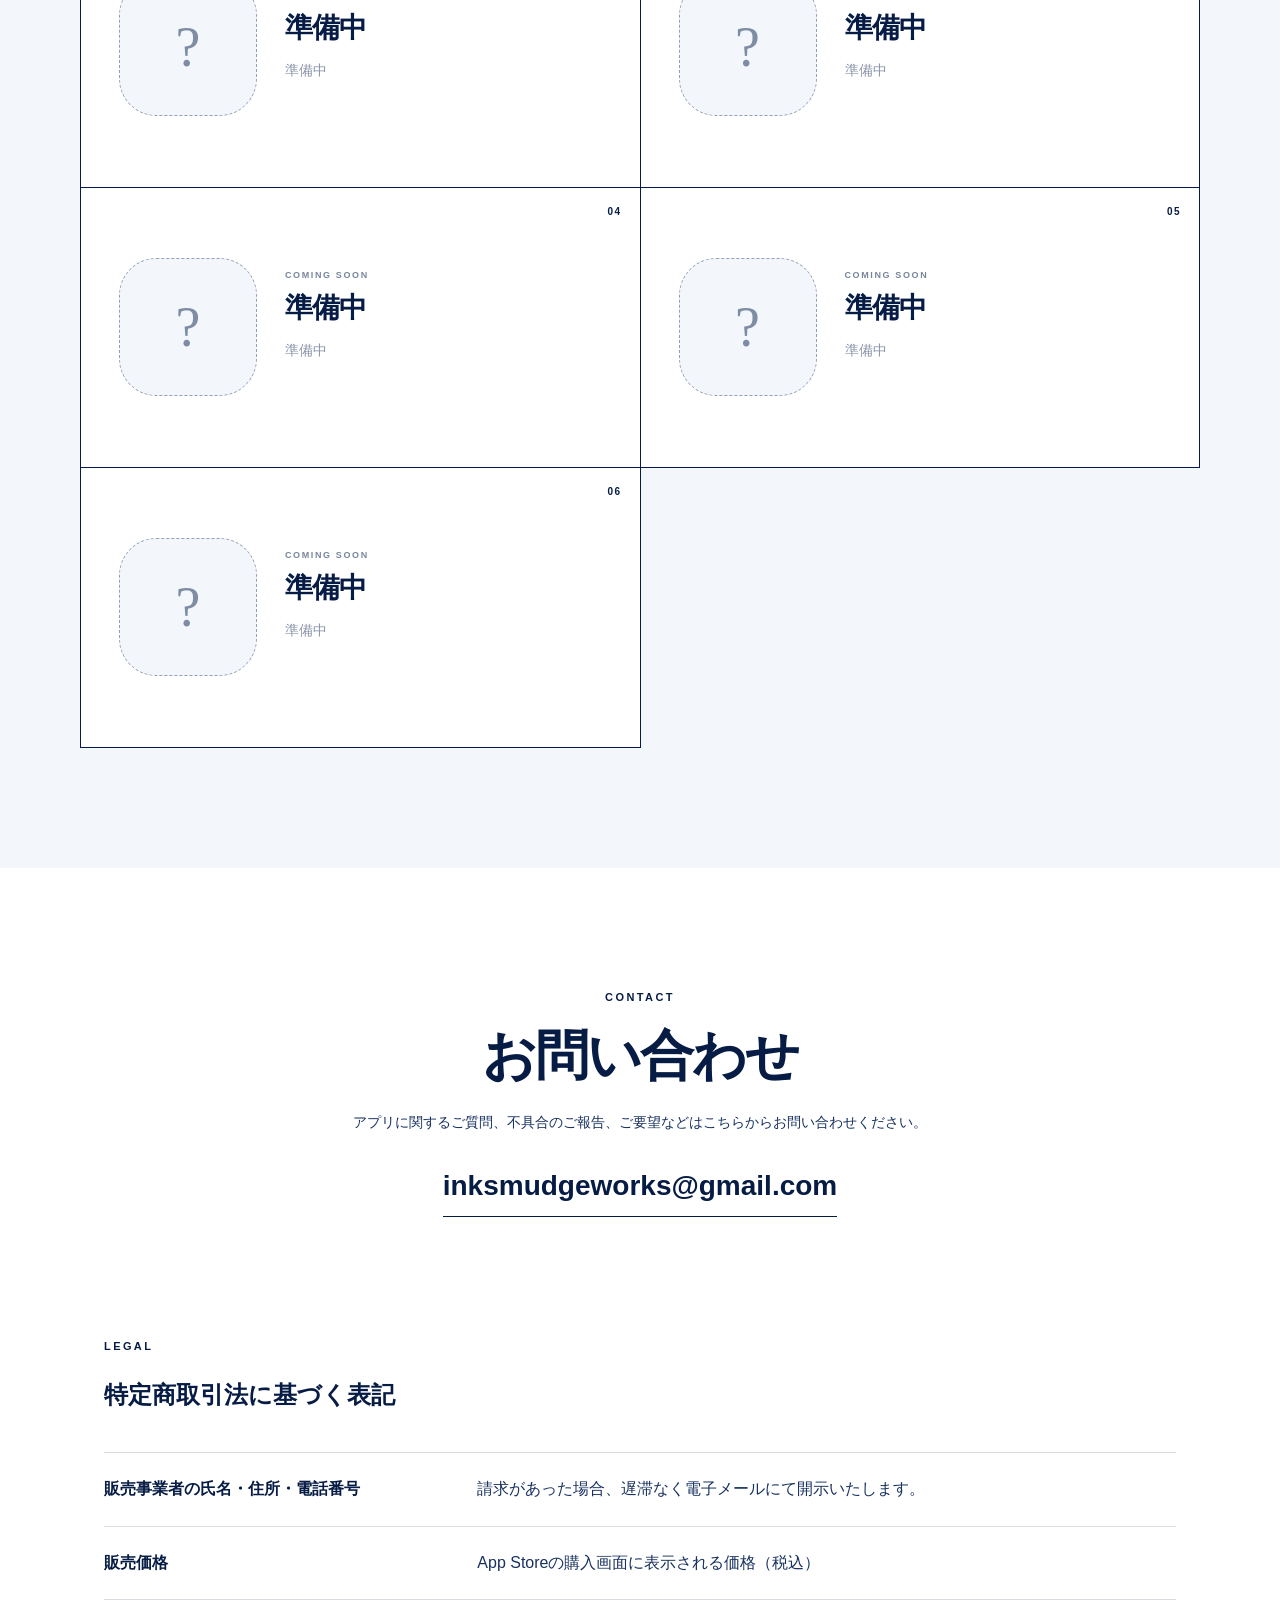
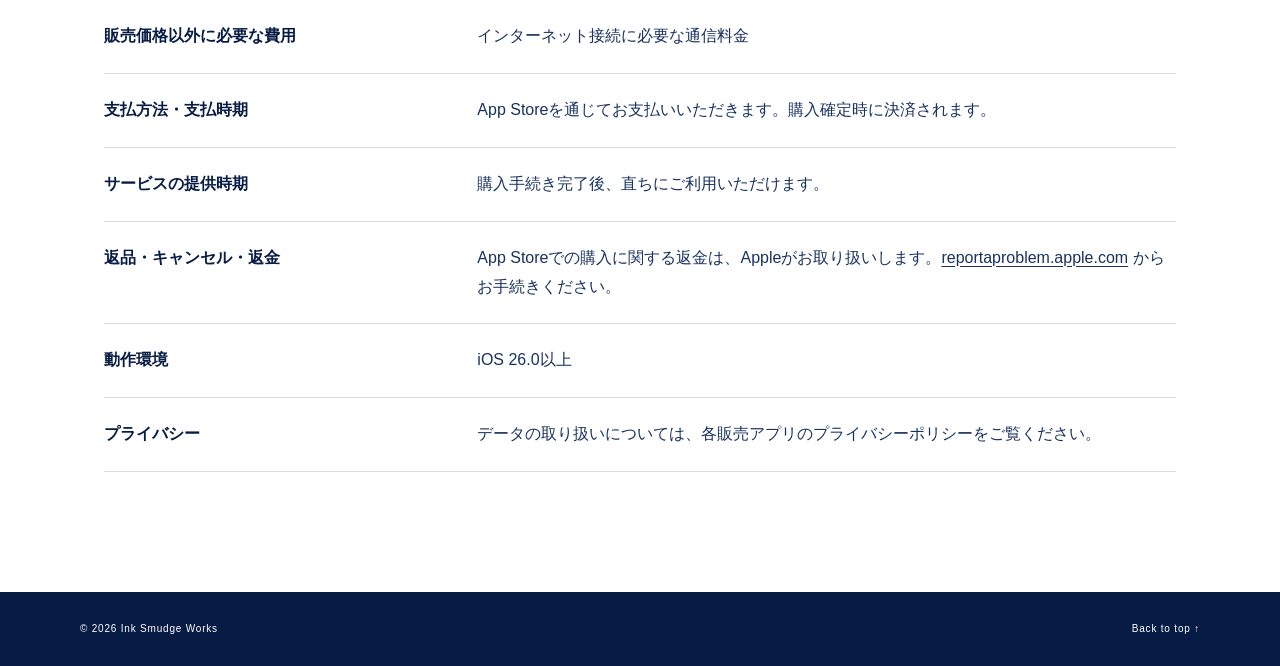
==== commit 01517d84: "日本語版の製品表記をアプリに変更" ====
--- a/index.html
+++ b/index.html
@@ -5,13 +5,13 @@
     <meta name="viewport" content="width=device-width, initial-scale=1" />
     <meta
       name="description"
-      content="Ink Smudge Worksの製品一覧。毎日の習慣を花びらで可視化するX-Flowerを紹介しています。"
+      content="Ink Smudge Worksのアプリ一覧。毎日の習慣を花びらで可視化するX-Flowerを紹介しています。"
     />
     <meta name="theme-color" content="#ffffff" />
     <meta property="og:title" content="Ink Smudge Works | Products" />
     <meta
       property="og:description"
-      content="シンプルで、日々に馴染むプロダクトを。Ink Smudge Worksの製品一覧です。"
+      content="シンプルで、日々に馴染むプロダクトを。Ink Smudge Worksのアプリ一覧です。"
     />
     <meta property="og:type" content="website" />
     <meta property="og:image" content="assets/ink-smudge-works-logo.png" />
@@ -57,7 +57,7 @@
             Ink Smudge Worksは、毎日の小さな行動を少し心地よくする
             プロダクトをつくる個人開発スタジオです。
           </p>
-          <a class="text-link" href="#products">製品を見る <span>↓</span></a>
+          <a class="text-link" href="#products">アプリを見る <span>↓</span></a>
         </div>
         <figure class="brand-art">
           <img
@@ -73,7 +73,7 @@
         <div class="section-heading">
           <div>
             <p class="eyebrow">OUR PRODUCTS</p>
-            <h2 id="products-title">製品一覧</h2>
+            <h2 id="products-title">アプリ一覧</h2>
           </div>
         </div>
 
@@ -144,7 +144,7 @@
       <section class="contact" id="contact" aria-labelledby="contact-title">
         <p class="eyebrow">CONTACT</p>
         <h2 id="contact-title">お問い合わせ</h2>
-        <p>製品に関するご質問、不具合のご報告、ご要望などはこちらからお問い合わせください。</p>
+        <p>アプリに関するご質問、不具合のご報告、ご要望などはこちらからお問い合わせください。</p>
         <a href="mailto:inksmudgeworks@gmail.com">inksmudgeworks@gmail.com</a>
       </section>
 
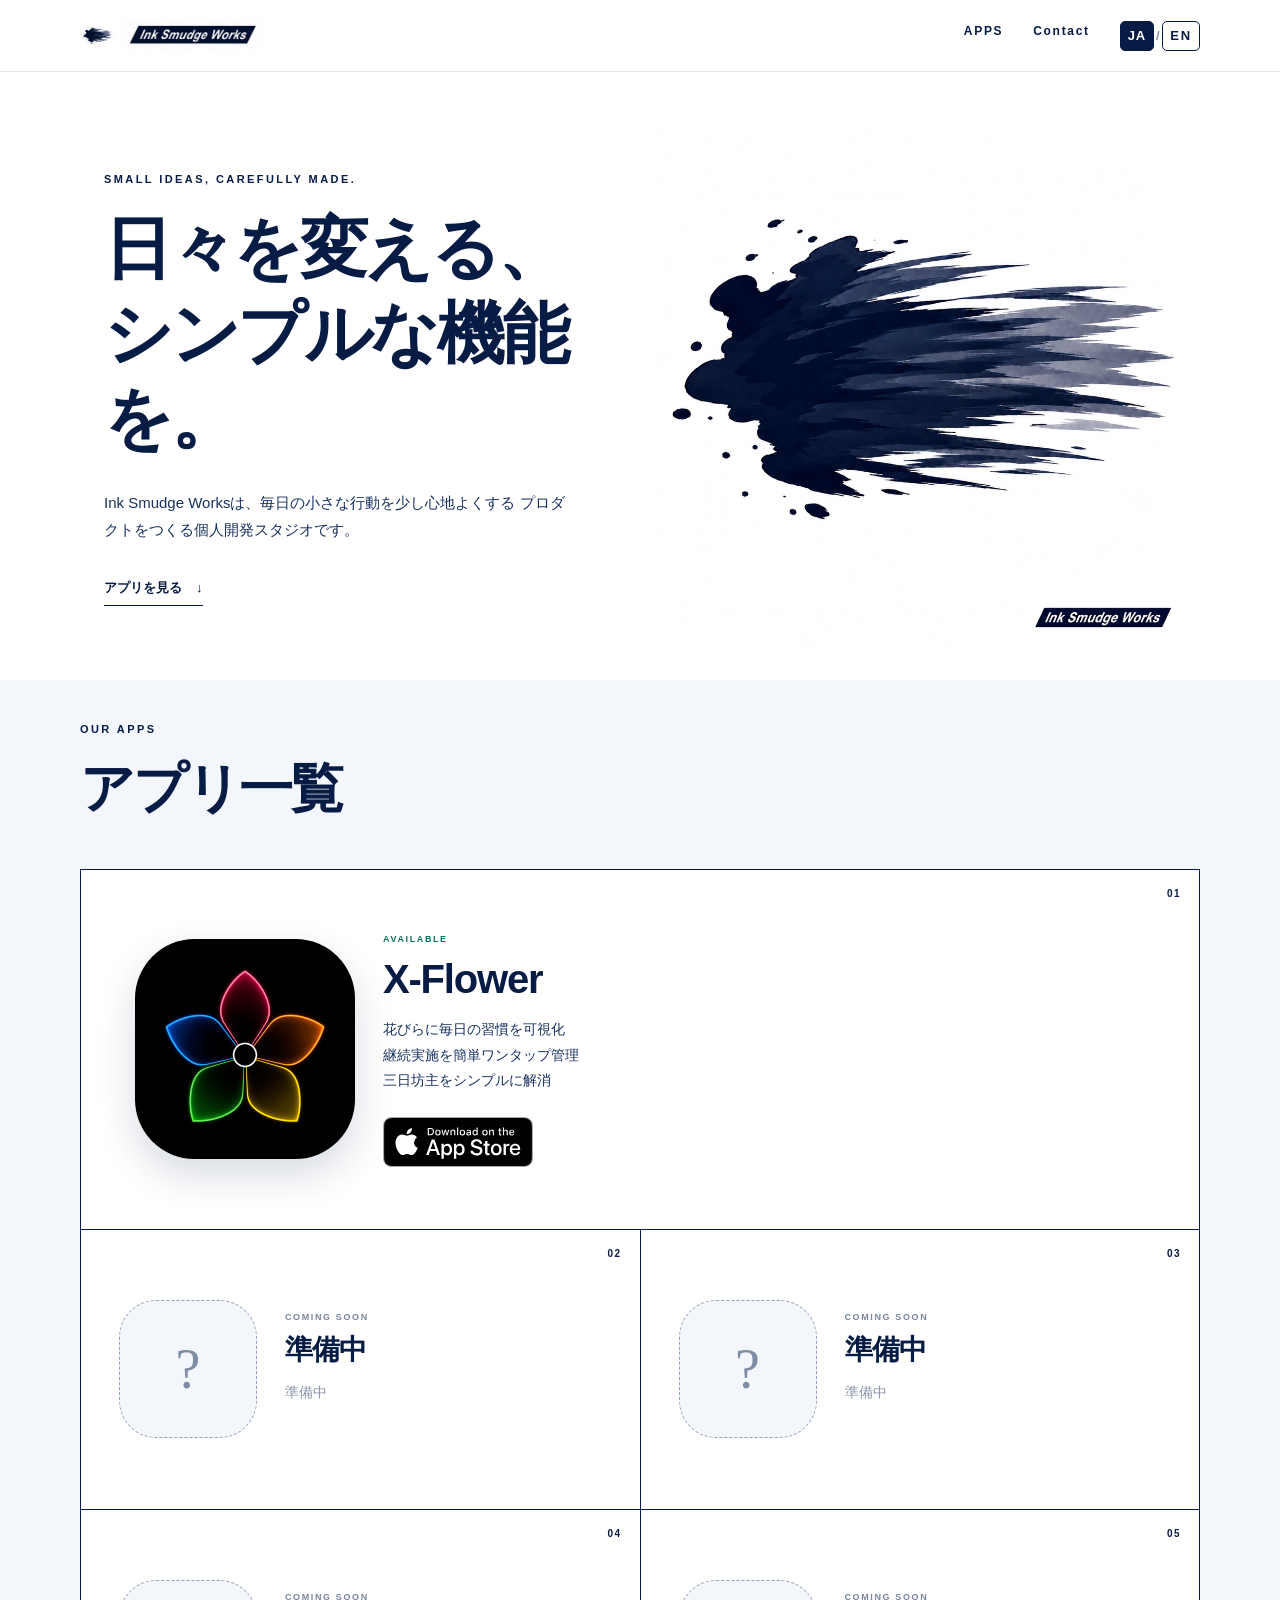
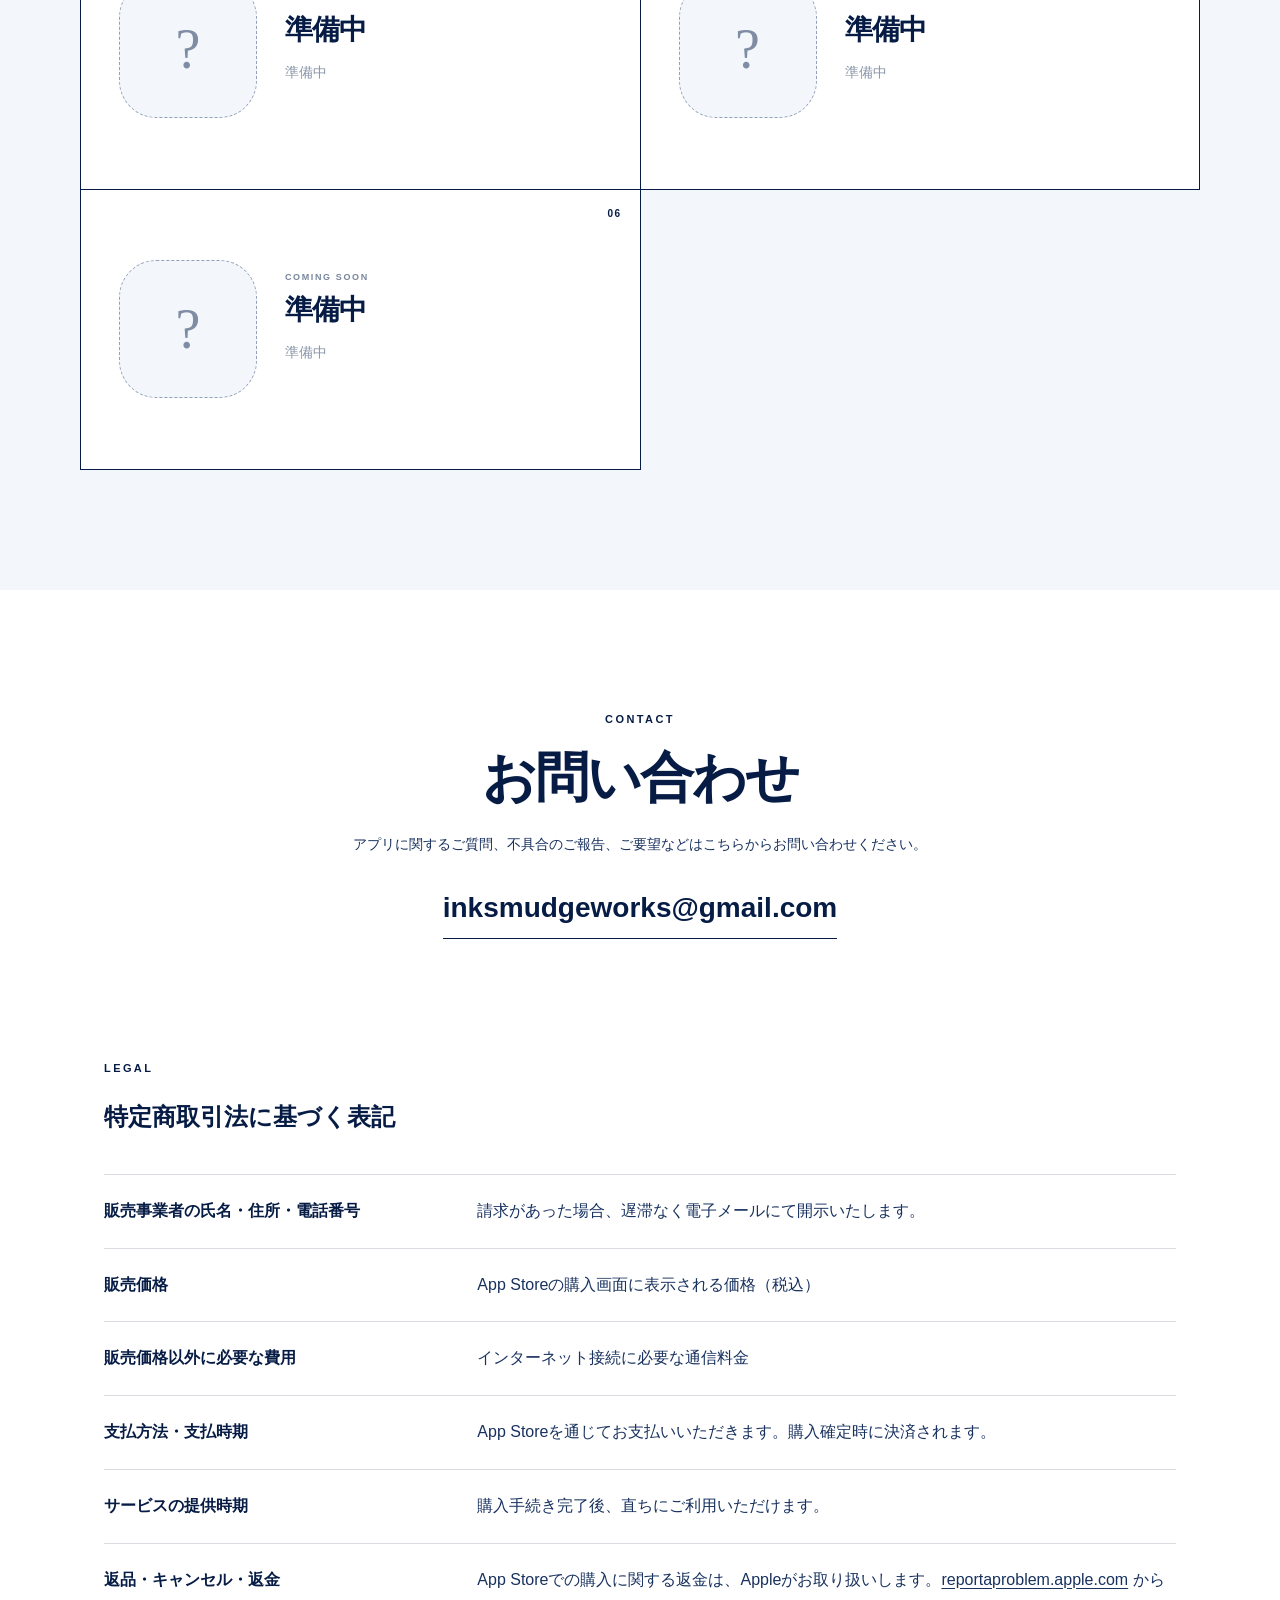
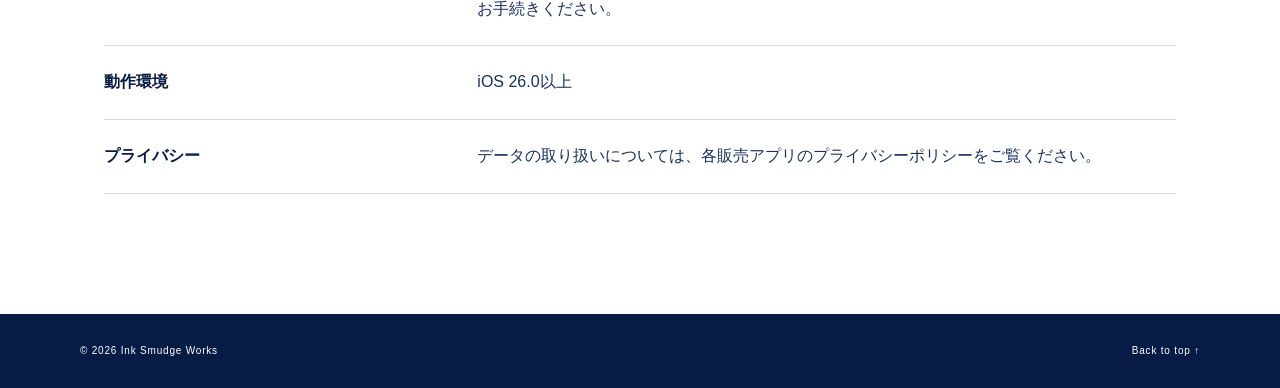
==== commit 987939f0: "アプリ一覧までの余白を縮め日本語版をAPPS表記に変更" ====
--- a/index.html
+++ b/index.html
@@ -8,14 +8,14 @@
       content="Ink Smudge Worksのアプリ一覧。毎日の習慣を花びらで可視化するX-Flowerを紹介しています。"
     />
     <meta name="theme-color" content="#ffffff" />
-    <meta property="og:title" content="Ink Smudge Works | Products" />
+    <meta property="og:title" content="Ink Smudge Works | APPS" />
     <meta
       property="og:description"
       content="シンプルで、日々に馴染むプロダクトを。Ink Smudge Worksのアプリ一覧です。"
     />
     <meta property="og:type" content="website" />
     <meta property="og:image" content="assets/ink-smudge-works-logo.png" />
-    <title>Ink Smudge Works | Products</title>
+    <title>Ink Smudge Works | APPS</title>
     <link rel="icon" type="image/png" sizes="1254x1254" href="assets/ink-smudge-works-favicon-v2.png" />
     <link rel="stylesheet" href="styles.css" />
   </head>
@@ -38,7 +38,7 @@
         />
       </a>
       <nav aria-label="メインナビゲーション">
-        <a href="#products">Products</a>
+        <a href="#products">APPS</a>
         <a href="#contact">Contact</a>
         <span class="language-switch" aria-label="言語選択">
           <span aria-current="page">JA</span>
@@ -72,7 +72,7 @@
       <section class="products" id="products" aria-labelledby="products-title">
         <div class="section-heading">
           <div>
-            <p class="eyebrow">OUR PRODUCTS</p>
+            <p class="eyebrow">OUR APPS</p>
             <h2 id="products-title">アプリ一覧</h2>
           </div>
         </div>
--- a/styles.css
+++ b/styles.css
@@ -114,10 +114,10 @@
   grid-template-columns: 1fr minmax(360px, 520px);
   gap: clamp(30px, 6vw, 90px);
   align-items: center;
-  min-height: calc(100svh - 78px);
+  min-height: auto;
   max-width: var(--max-width);
   margin: 0 auto;
-  padding: 56px 24px 72px;
+  padding: 56px 24px 32px;
 }
 
 .eyebrow {
@@ -170,7 +170,7 @@
 }
 
 .products {
-  padding: 104px max(24px, calc((100vw - var(--max-width)) / 2)) 120px;
+  padding: 40px max(24px, calc((100vw - var(--max-width)) / 2)) 120px;
   background: var(--blue-wash);
 }
 
@@ -359,7 +359,7 @@
   .language-switch a { font-size: inherit; }
   .hero { min-height: auto; padding-top: 46px; }
   .brand-art { width: min(88vw, 390px); }
-  .products { padding-top: 76px; padding-bottom: 80px; }
+  .products { padding-top: 32px; padding-bottom: 80px; }
   .product-card, .product-card--featured {
     grid-template-columns: 88px 1fr;
     gap: 20px;
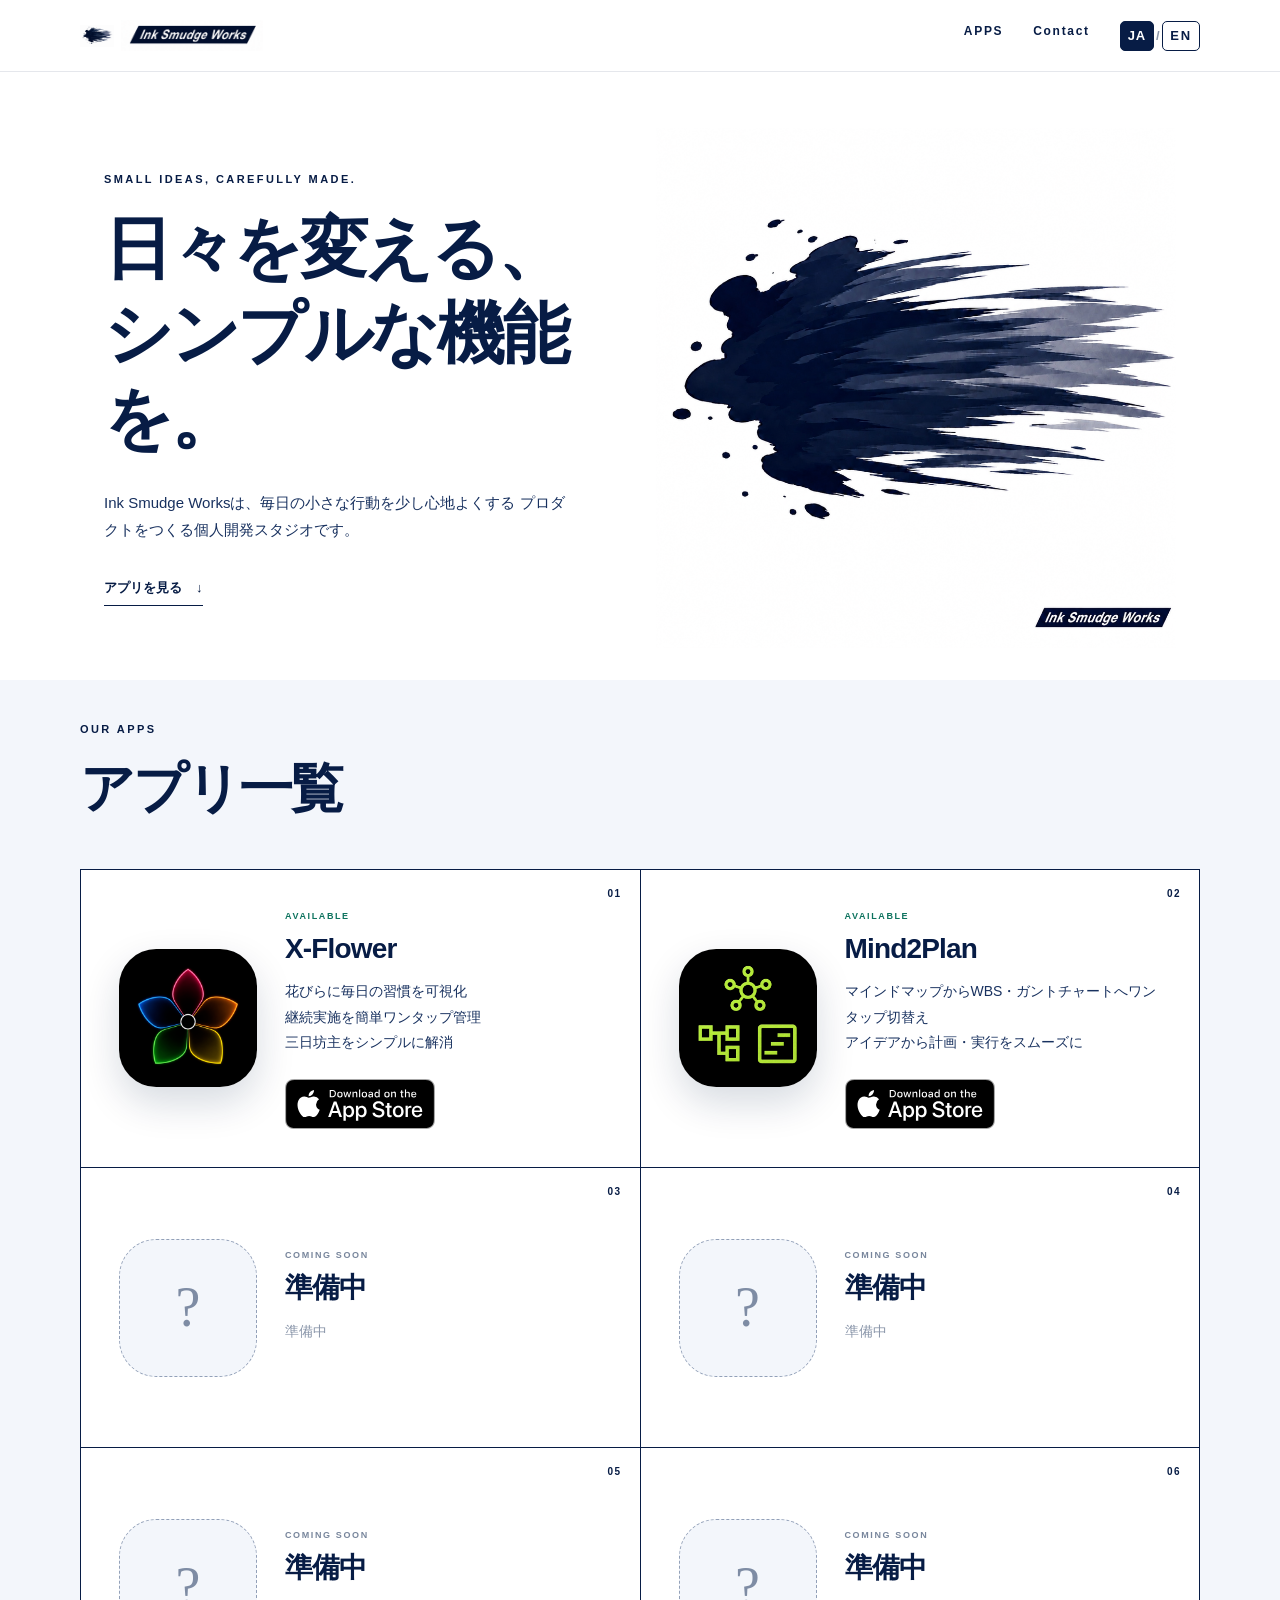
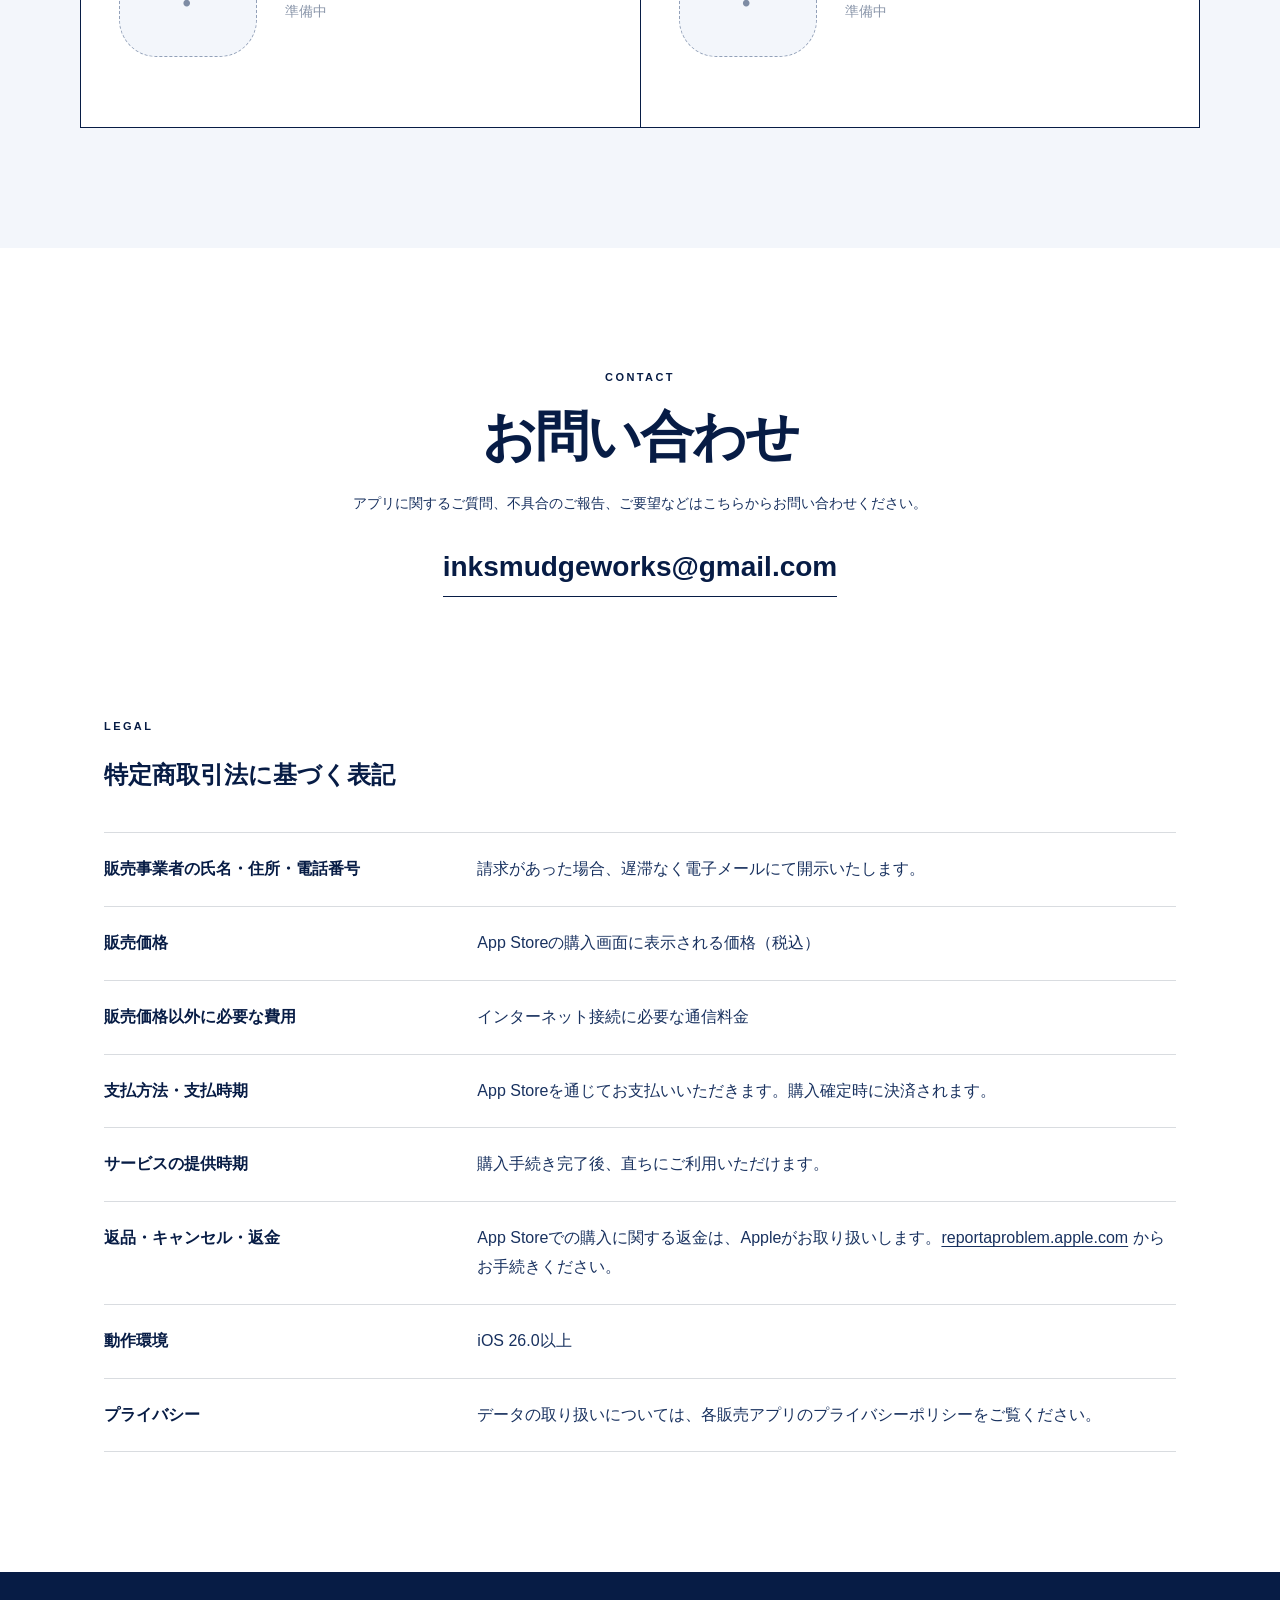
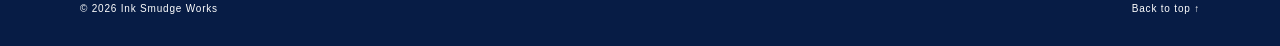
==== commit 4f85bc67: "Mind2Planをアプリ一覧に追加" ====
--- a/index.html
+++ b/index.html
@@ -5,7 +5,7 @@
     <meta name="viewport" content="width=device-width, initial-scale=1" />
     <meta
       name="description"
-      content="Ink Smudge Worksのアプリ一覧。毎日の習慣を花びらで可視化するX-Flowerを紹介しています。"
+      content="Ink Smudge Worksのアプリ一覧。X-Flowerと、マインドマップから計画・実行へつなぐMind2Planを紹介しています。"
     />
     <meta name="theme-color" content="#ffffff" />
     <meta property="og:title" content="Ink Smudge Works | APPS" />
@@ -78,7 +78,7 @@
         </div>
 
         <div class="product-grid">
-          <article class="product-card product-card--featured">
+          <article class="product-card">
             <div class="product-number">01</div>
             <img
               class="product-icon"
@@ -113,10 +113,38 @@
             </div>
           </article>
 
-          <article class="product-card product-card--pending">
+          <article class="product-card">
             <div class="product-number">02</div>
-            <div class="placeholder-icon" aria-hidden="true">?</div>
-            <div class="product-body"><p class="status">COMING SOON</p><h3>準備中</h3><p class="description">準備中</p></div>
+            <img
+              class="product-icon"
+              src="assets/mind2plan-icon.png"
+              alt="Mind2Plan アプリアイコン"
+              width="220"
+              height="220"
+            />
+            <div class="product-body">
+              <p class="status status--available">AVAILABLE</p>
+              <h3>Mind2Plan</h3>
+              <p class="description">
+                マインドマップからWBS・ガントチャートへワンタップ切替え<br />
+                アイデアから計画・実行をスムーズに
+              </p>
+              <div class="store-links" aria-label="Mind2Plan ダウンロードリンク">
+                <a
+                  href="https://apps.apple.com/app/mind2plan-actionable-mind-map/id6806724840"
+                  target="_blank"
+                  rel="noopener noreferrer"
+                  aria-label="Mind2PlanをApp Storeで見る"
+                >
+                  <img
+                    src="assets/download-on-the-app-store.svg"
+                    alt="App Storeからダウンロード"
+                    width="120"
+                    height="40"
+                  />
+                </a>
+              </div>
+            </div>
           </article>
           <article class="product-card product-card--pending">
             <div class="product-number">03</div>
--- a/styles.css
+++ b/styles.css
@@ -213,13 +213,6 @@
   background: var(--white);
 }
 
-.product-card--featured {
-  grid-column: 1 / -1;
-  grid-template-columns: 220px 1fr;
-  min-height: 360px;
-  padding: 54px;
-}
-
 .product-number {
   position: absolute;
   top: 15px;
@@ -270,7 +263,6 @@
   letter-spacing: -.03em;
 }
 
-.product-card--featured h3 { font-size: 40px; }
 .description { margin-bottom: 24px; color: var(--navy-soft); font-size: 14px; }
 .product-card--pending .description { color: #8995a9; }
 
@@ -343,9 +335,7 @@
   .section-heading { display: block; }
   .section-heading > p { margin-top: 18px; }
   .product-grid { grid-template-columns: 1fr; }
-  .product-card--featured { grid-column: auto; }
-  .product-card, .product-card--featured { grid-template-columns: 130px 1fr; min-height: 280px; padding: 38px; }
-  .product-card--featured h3 { font-size: 32px; }
+  .product-card { grid-template-columns: 130px 1fr; min-height: 280px; padding: 38px; }
 }
 
 @media (max-width: 560px) {
@@ -360,7 +350,7 @@
   .hero { min-height: auto; padding-top: 46px; }
   .brand-art { width: min(88vw, 390px); }
   .products { padding-top: 32px; padding-bottom: 80px; }
-  .product-card, .product-card--featured {
+  .product-card {
     grid-template-columns: 88px 1fr;
     gap: 20px;
     min-height: 230px;
@@ -372,7 +362,7 @@
     height: 88px;
     align-self: start;
   }
-  .product-body h3, .product-card--featured h3 { font-size: 25px; }
+  .product-body h3 { font-size: 25px; }
   .description { font-size: 12px; }
   .store-links { display: grid; }
   .contact { padding-block: 90px; }
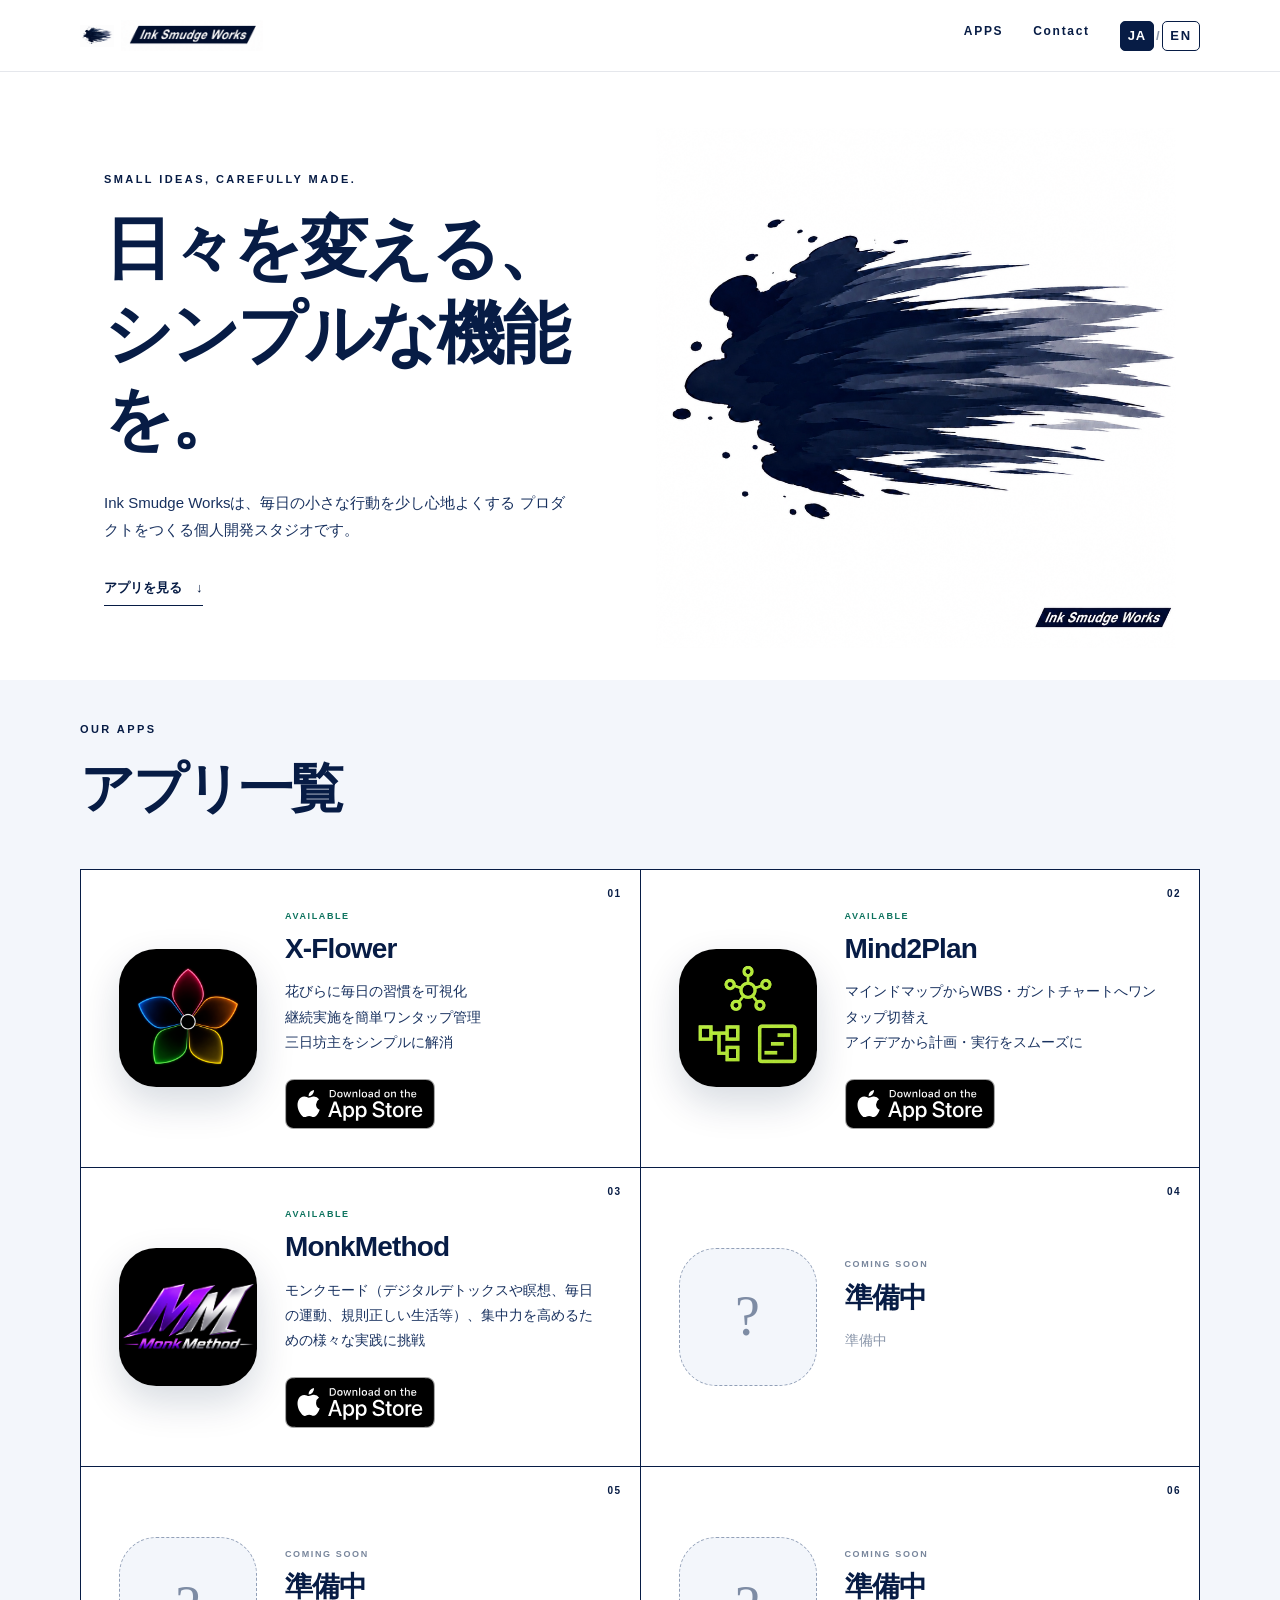
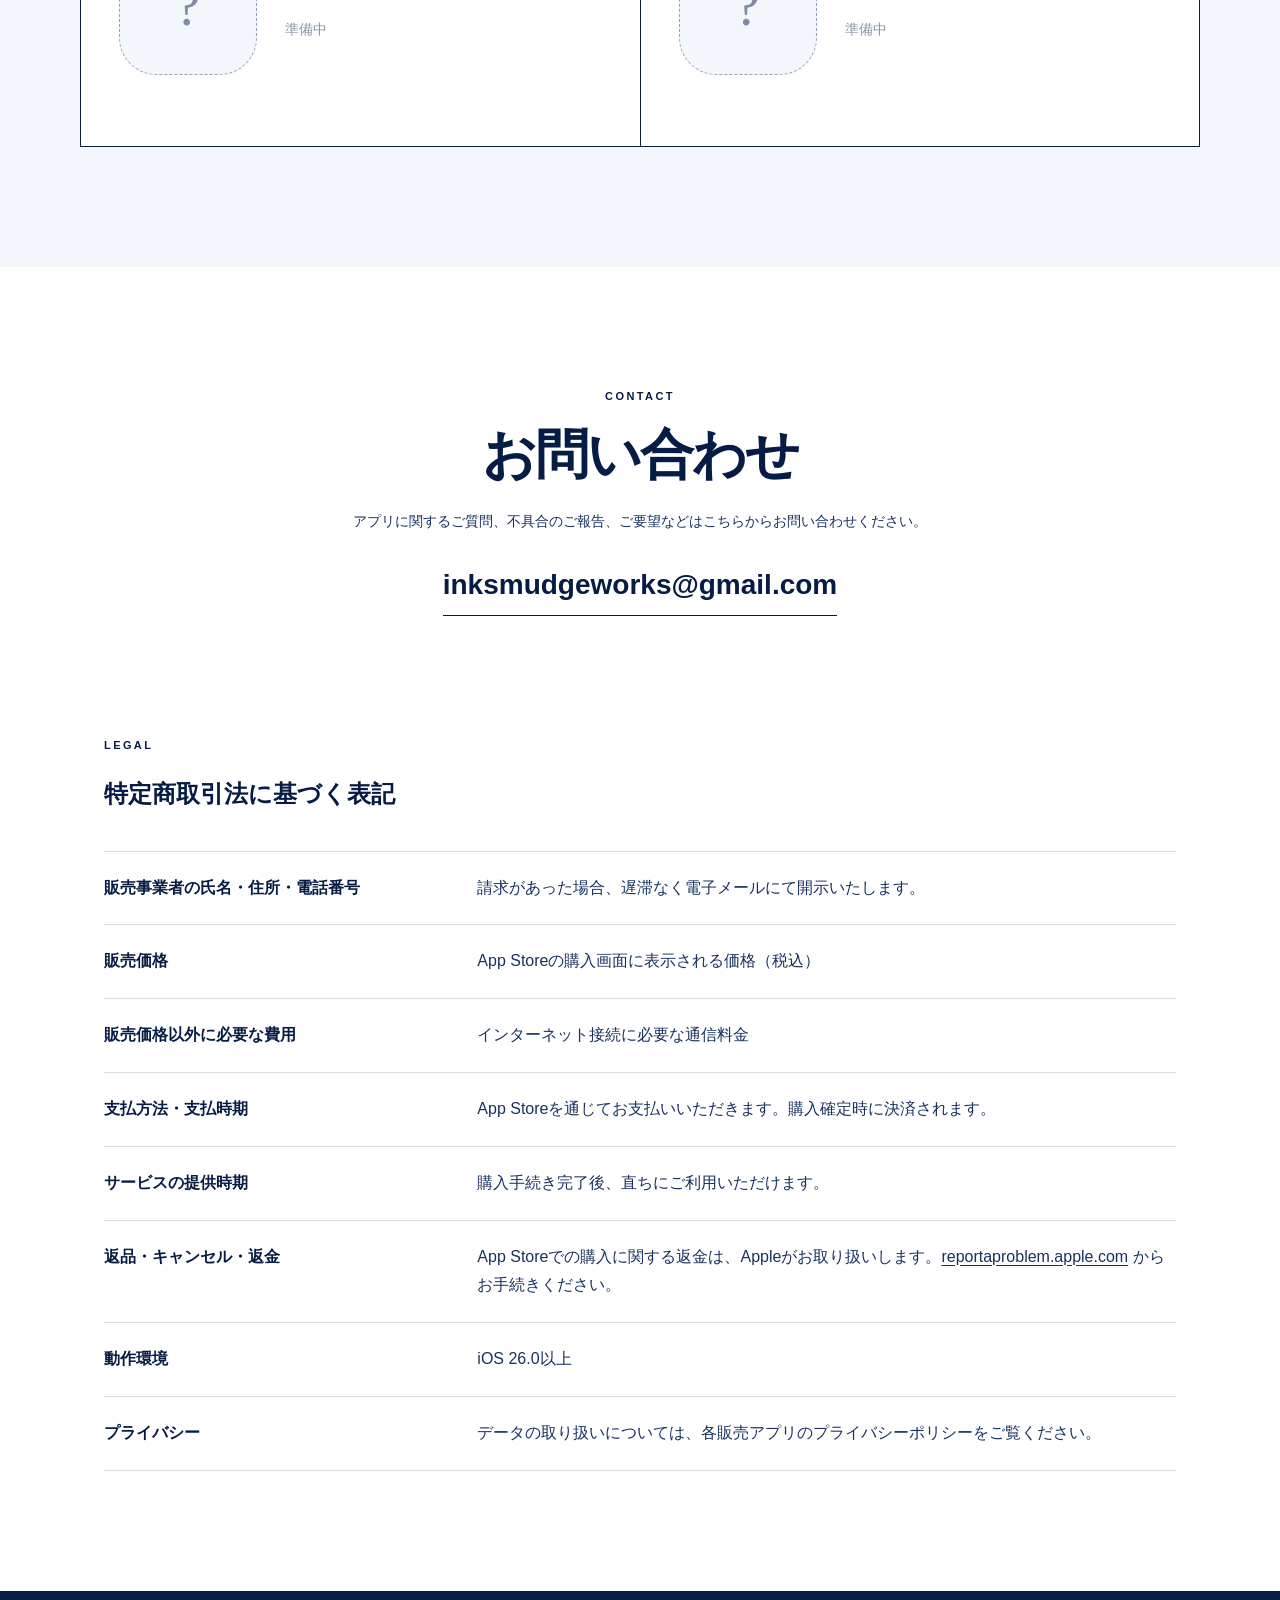
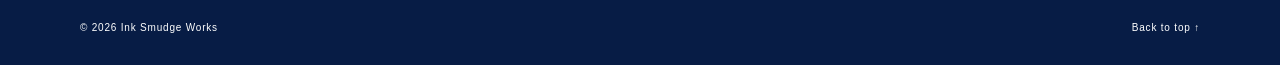
==== commit d1455b0f: "Add MonkMethod to Japanese and English app listings" ====
--- a/index.html
+++ b/index.html
@@ -5,7 +5,7 @@
     <meta name="viewport" content="width=device-width, initial-scale=1" />
     <meta
       name="description"
-      content="Ink Smudge Worksのアプリ一覧。X-Flowerと、マインドマップから計画・実行へつなぐMind2Planを紹介しています。"
+      content="Ink Smudge Worksのアプリ一覧。X-Flower、Mind2Plan、モンクモードの実践に挑戦するMonkMethodを紹介しています。"
     />
     <meta name="theme-color" content="#ffffff" />
     <meta property="og:title" content="Ink Smudge Works | APPS" />
@@ -146,10 +146,17 @@
               </div>
             </div>
           </article>
-          <article class="product-card product-card--pending">
+          <article class="product-card">
             <div class="product-number">03</div>
-            <div class="placeholder-icon" aria-hidden="true">?</div>
-            <div class="product-body"><p class="status">COMING SOON</p><h3>準備中</h3><p class="description">準備中</p></div>
+            <img class="product-icon" src="assets/monkmethod-icon.png" alt="MonkMethod アプリアイコン" width="220" height="220" />
+            <div class="product-body">
+              <p class="status status--available">AVAILABLE</p>
+              <h3>MonkMethod</h3>
+              <p class="description">モンクモード（デジタルデトックスや瞑想、毎日の運動、規則正しい生活等）、集中力を高めるための様々な実践に挑戦</p>
+              <div class="store-links" aria-label="MonkMethod ダウンロードリンク">
+                <a href="https://apps.apple.com/app/monkmethod-monk-mode-trial/id6815100841" target="_blank" rel="noopener noreferrer" aria-label="MonkMethodをApp Storeで見る"><img src="assets/download-on-the-app-store.svg" alt="App Storeからダウンロード" width="120" height="40" /></a>
+              </div>
+            </div>
           </article>
           <article class="product-card product-card--pending">
             <div class="product-number">04</div>
--- a/styles.css
+++ b/styles.css
@@ -372,6 +372,19 @@
   footer a { display: inline-block; margin-top: 12px; }
 }
 
+@media (max-width: 380px) {
+  .product-card {
+    grid-template-columns: 76px minmax(0, 1fr);
+    gap: 12px;
+    padding-inline: 16px;
+  }
+  .product-icon,
+  .placeholder-icon {
+    width: 76px;
+    height: 76px;
+  }
+}
+
 @media (prefers-reduced-motion: reduce) {
   html { scroll-behavior: auto; }
   *, *::before, *::after { transition: none !important; }
